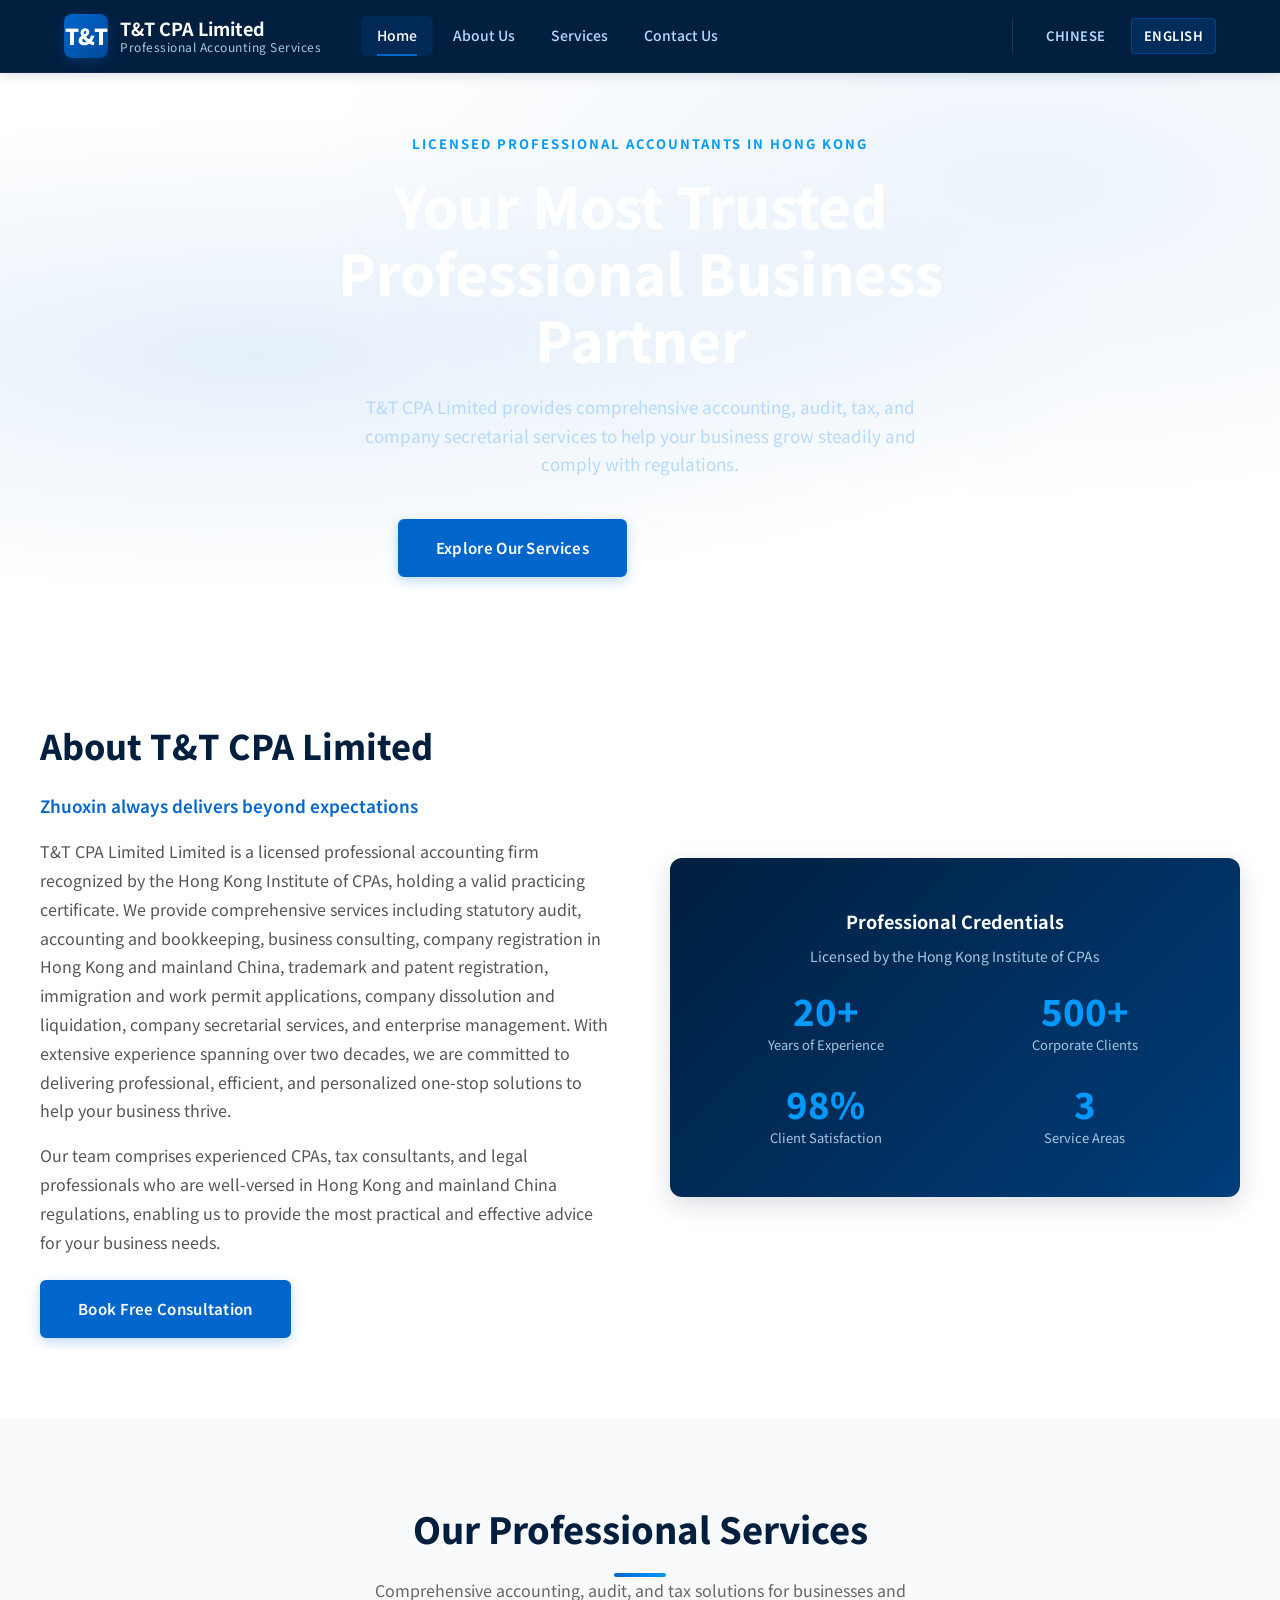
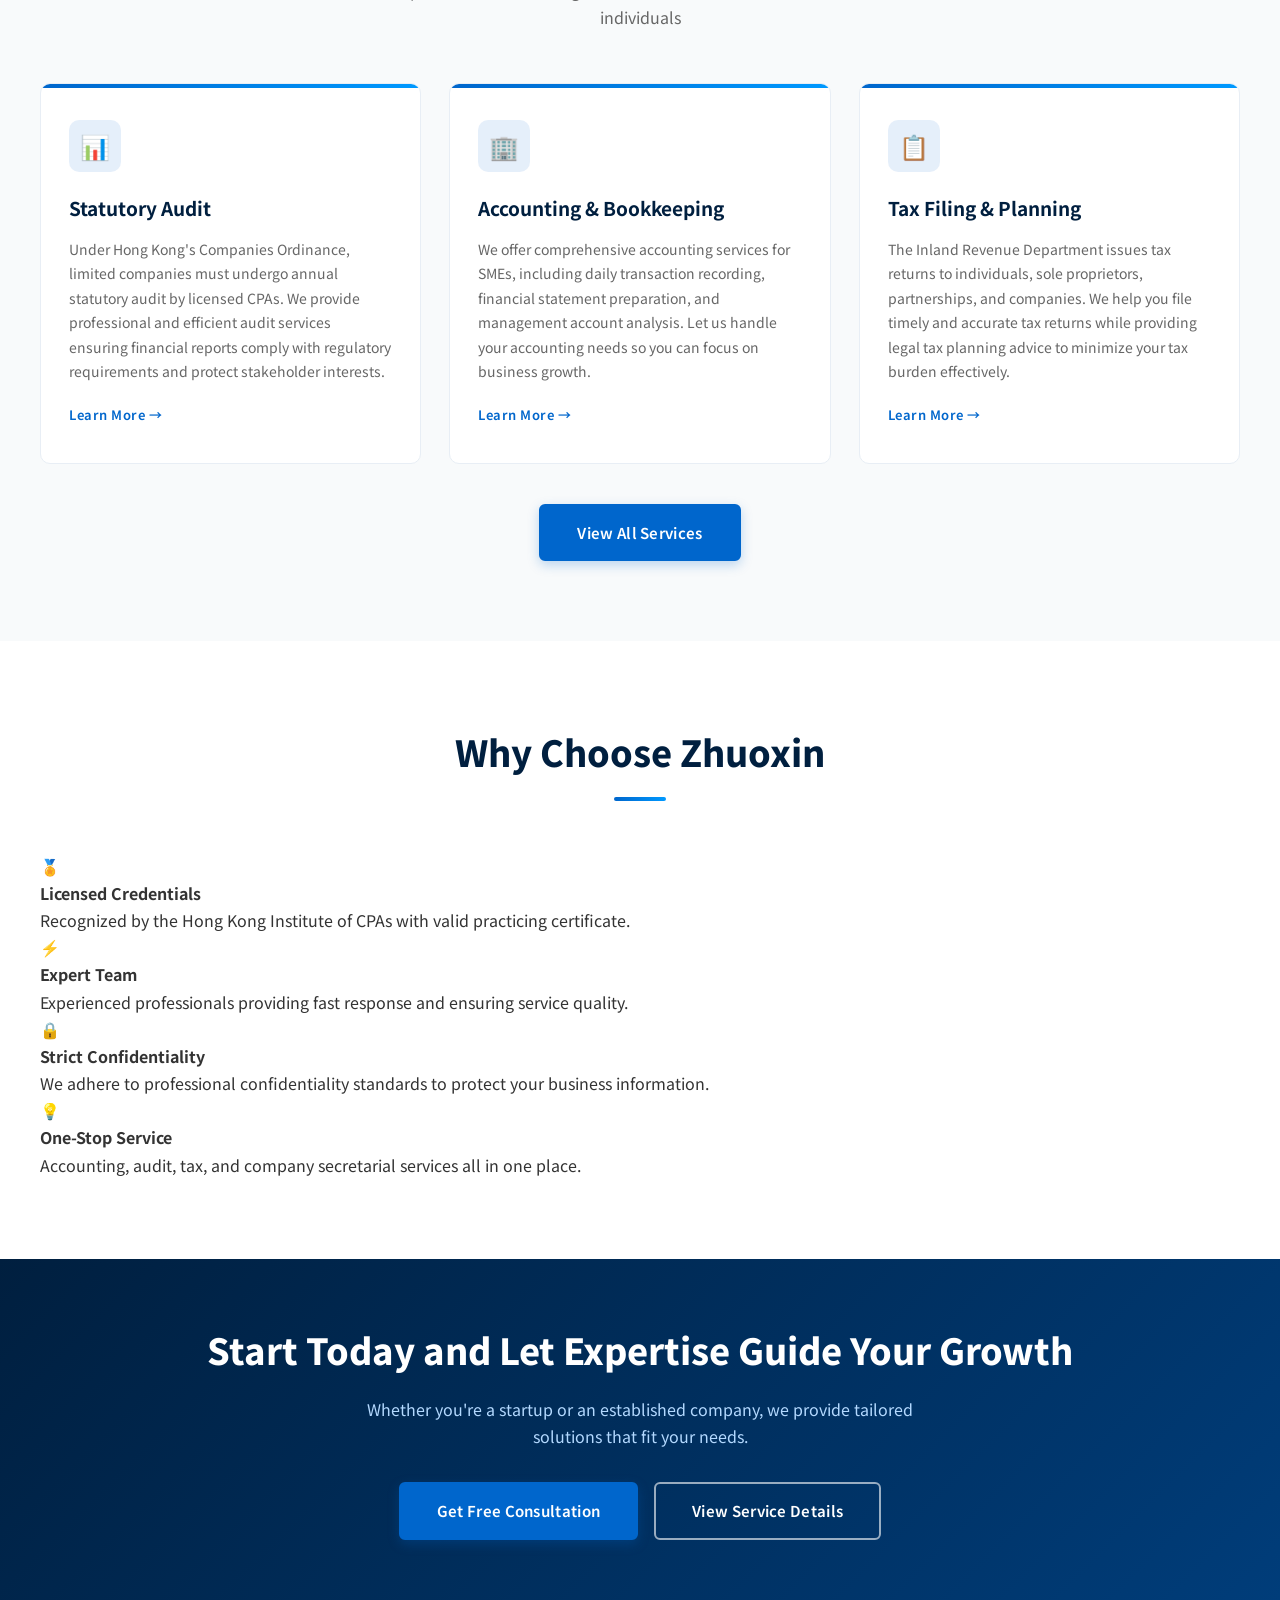
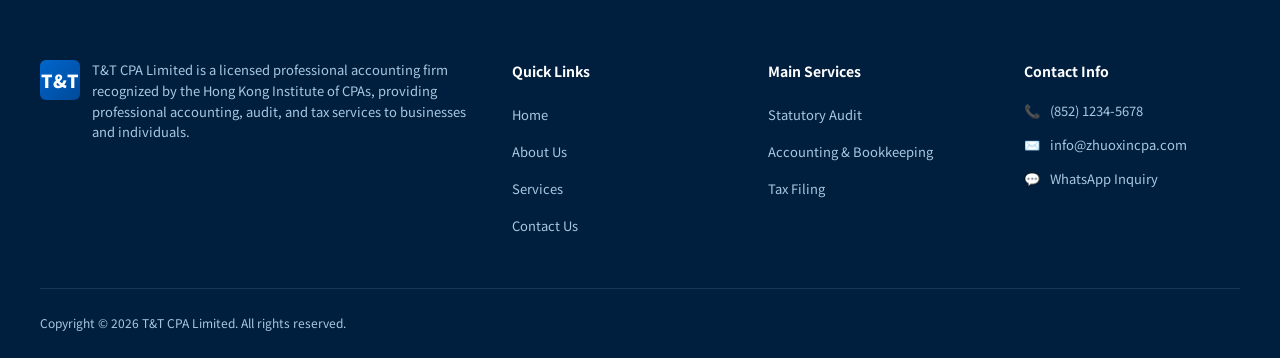
==== en/index.html @ 581a7996 "Update index.html" ====
<!DOCTYPE html>
<html lang="en">
<head>
  <meta charset="UTF-8" />
  <meta name="viewport" content="width=device-width, initial-scale=1.0" />
  <title>T&T CPA Limited - Professional Accounting, Audit & Tax Services</title>
  <meta name="description" content="T&T CPA Limited offers professional audit, accounting, and tax services for businesses and individuals in Hong Kong." />
  <link rel="preconnect" href="https://fonts.googleapis.com" />
  <link rel="preconnect" href="https://fonts.gstatic.com" crossorigin />
  <link href="https://fonts.googleapis.com/css2?family=Noto+Sans+SC:wght@400;500;600;700;800&display=swap" rel="stylesheet" />
  <link rel="stylesheet" href="../assets/css/style.css" />
</head>
<body>

  <!-- ===== NAVBAR ===== -->
  <nav class="navbar">
    <div class="navbar-inner">
      <a href="index.html" class="navbar-brand">
        <div class="brand-icon">T&T</div>
        <div class="brand-name">
          T&T CPA Limited
          <span>Professional Accounting Services</span>
        </div>
      </a>
      <ul class="navbar-nav">
        <li><a href="index.html">Home</a></li>
        <li><a href="about.html">About Us</a></li>
        <li><a href="services.html">Services</a></li>
        <li><a href="contact.html">Contact Us</a></li>
      </ul>
      <ul class="lang-switcher">
        <li><a href="../tc/index.html" data-lang="zh">Chinese</a></li>
        <li><a href="../en/index.html" data-lang="en" class="active">English</a></li>
      </ul>
      <div class="navbar-hamburger" aria-label="Menu" role="button" tabindex="0">
        <span></span><span></span><span></span>
      </div>
    </div>
  </nav>

  <!-- ===== HERO ===== -->
  <section class="hero" id="hero-section" style="background-image: url('../assets/images/hero-banner.jpg');">
    <div class="hero-content">
      <p class="subtitle">Licensed Professional Accountants in Hong Kong</p>
      <h1>Your Most Trusted<br />Professional Business Partner</h1>
      <p>T&T CPA Limited provides comprehensive accounting, audit, tax, and company secretarial services to help your business grow steadily and comply with regulations.</p>
      <a href="services.html" class="btn btn-primary">Explore Our Services</a>
      <a href="contact.html" class="btn btn-outline">Get Free Consultation</a>
    </div>
  </section>

  <!-- ===== ABOUT / COMPANY INTRO ===== -->
  <section class="section">
    <div class="container">
      <div class="about-grid">
        <div class="about-text">
          <h2>About T&T CPA Limited</h2>
          <p class="lead">Zhuoxin always delivers beyond expectations</p>
          <p>T&T CPA Limited Limited is a licensed professional accounting firm recognized by the Hong Kong Institute of CPAs, holding a valid practicing certificate. We provide comprehensive services including statutory audit, accounting and bookkeeping, business consulting, company registration in Hong Kong and mainland China, trademark and patent registration, immigration and work permit applications, company dissolution and liquidation, company secretarial services, and enterprise management. With extensive experience spanning over two decades, we are committed to delivering professional, efficient, and personalized one-stop solutions to help your business thrive.</p>
          <p>Our team comprises experienced CPAs, tax consultants, and legal professionals who are well-versed in Hong Kong and mainland China regulations, enabling us to provide the most practical and effective advice for your business needs.</p>
          <a href="contact.html" class="btn btn-primary" style="margin-top:8px;">Book Free Consultation</a>
        </div>
        <div class="about-visual">
          <h3>Professional Credentials</h3>
          <p>Licensed by the Hong Kong Institute of CPAs</p>
          <div class="stat-grid">
            <div class="stat-item">
              <div class="stat-num">20+</div>
              <div class="stat-label">Years of Experience</div>
            </div>
            <div class="stat-item">
              <div class="stat-num">500+</div>
              <div class="stat-label">Corporate Clients</div>
            </div>
            <div class="stat-item">
              <div class="stat-num">98%</div>
              <div class="stat-label">Client Satisfaction</div>
            </div>
            <div class="stat-item">
              <div class="stat-num">3</div>
              <div class="stat-label">Service Areas</div>
            </div>
          </div>
        </div>
      </div>
    </div>
  </section>

  <!-- ===== SERVICES PREVIEW ===== -->
  <section class="section section-alt">
    <div class="container">
      <div class="section-header">
        <h2>Our Professional Services</h2>
        <div class="section-divider"></div>
        <p>Comprehensive accounting, audit, and tax solutions for businesses and individuals</p>
      </div>
      <div class="services-grid">
        <div class="service-card">
          <div class="card-icon">📊</div>
          <h3>Statutory Audit</h3>
          <p>Under Hong Kong's Companies Ordinance, limited companies must undergo annual statutory audit by licensed CPAs. We provide professional and efficient audit services ensuring financial reports comply with regulatory requirements and protect stakeholder interests.</p>
          <a href="services.html" class="card-link">Learn More →</a>
        </div>
        <div class="service-card">
          <div class="card-icon">🏢</div>
          <h3>Accounting & Bookkeeping</h3>
          <p>We offer comprehensive accounting services for SMEs, including daily transaction recording, financial statement preparation, and management account analysis. Let us handle your accounting needs so you can focus on business growth.</p>
          <a href="services.html" class="card-link">Learn More →</a>
        </div>
        <div class="service-card">
          <div class="card-icon">📋</div>
          <h3>Tax Filing & Planning</h3>
          <p>The Inland Revenue Department issues tax returns to individuals, sole proprietors, partnerships, and companies. We help you file timely and accurate tax returns while providing legal tax planning advice to minimize your tax burden effectively.</p>
          <a href="services.html" class="card-link">Learn More →</a>
        </div>
      </div>
      <div style="text-align:center; margin-top:40px;">
        <a href="services.html" class="btn btn-primary">View All Services</a>
      </div>
    </div>
  </section>

  <!-- ===== WHY CHOOSE US ===== -->
  <section class="section">
    <div class="container">
      <div class="section-header">
        <h2>Why Choose Zhuoxin</h2>
        <div class="section-divider"></div>
      </div>
      <div class="features-grid">
        <div class="feature-item">
          <div class="feat-icon">🏅</div>
          <h4>Licensed Credentials</h4>
          <p>Recognized by the Hong Kong Institute of CPAs with valid practicing certificate.</p>
        </div>
        <div class="feature-item">
          <div class="feat-icon">⚡</div>
          <h4>Expert Team</h4>
          <p>Experienced professionals providing fast response and ensuring service quality.</p>
        </div>
        <div class="feature-item">
          <div class="feat-icon">🔒</div>
          <h4>Strict Confidentiality</h4>
          <p>We adhere to professional confidentiality standards to protect your business information.</p>
        </div>
        <div class="feature-item">
          <div class="feat-icon">💡</div>
          <h4>One-Stop Service</h4>
          <p>Accounting, audit, tax, and company secretarial services all in one place.</p>
        </div>
      </div>
    </div>
  </section>

  <!-- ===== CTA ===== -->
  <section class="cta-banner">
    <div class="container">
      <h2>Start Today and Let Expertise Guide Your Growth</h2>
      <p>Whether you're a startup or an established company, we provide tailored solutions that fit your needs.</p>
      <a href="contact.html" class="btn btn-primary">Get Free Consultation</a>
      <a href="services.html" class="btn btn-outline">View Service Details</a>
    </div>
  </section>

  <!-- ===== FOOTER ===== -->
  <footer class="footer">
    <div class="footer-grid">
      <div class="footer-brand">
        <div class="brand-icon">T&T</div>
        <p>T&T CPA Limited is a licensed professional accounting firm recognized by the Hong Kong Institute of CPAs, providing professional accounting, audit, and tax services to businesses and individuals.</p>
      </div>
      <div class="footer-col">
        <h4>Quick Links</h4>
        <ul>
          <li><a href="index.html">Home</a></li>
          <li><a href="about.html">About Us</a></li>
          <li><a href="services.html">Services</a></li>
          <li><a href="contact.html">Contact Us</a></li>
        </ul>
      </div>
      <div class="footer-col">
        <h4>Main Services</h4>
        <ul>
          <li><a href="services.html">Statutory Audit</a></li>
          <li><a href="services.html">Accounting & Bookkeeping</a></li>
          <li><a href="services.html">Tax Filing</a></li>
        </ul>
      </div>
      <div class="footer-col">
        <h4>Contact Info</h4>
        <div class="footer-contact-item">
          <span class="icon">📞</span>
          <a href="tel:+85212345678">(852) 1234-5678</a>
        </div>
        <div class="footer-contact-item">
          <span class="icon">✉️</span>
          <a href="mailto:info@zhuoxincpa.com">info@zhuoxincpa.com</a>
        </div>
        <div class="footer-contact-item">
          <span class="icon">💬</span>
          <a href="https://wa.me/85212345678" target="_blank" rel="noopener">WhatsApp Inquiry</a>
        </div>
      </div>
    </div>
    <div class="footer-bottom">
      <span>Copyright © 2026 T&T CPA Limited. All rights reserved.</span>
    </div>
  </footer>

  <script src="../assets/js/main.js"></script>
</body>
</html>
---- assets/css/style.css ----
/* ============================================================
   Global Reset & Base
   ============================================================ */
*, *::before, *::after {
  box-sizing: border-box;
  margin: 0;
  padding: 0;
}

html {
  scroll-behavior: smooth;
}

body {
  font-family: -apple-system, BlinkMacSystemFont, "Segoe UI", "Noto Sans SC", "Microsoft YaHei", "PingFang SC", Arial, sans-serif;
  font-size: 16px;
  color: #333;
  background: #fff;
  line-height: 1.7;
}

a {
  color: inherit;
  text-decoration: none;
}

img {
  max-width: 100%;
  display: block;
}

/* ============================================================
   Navigation
   ============================================================ */
.navbar {
  position: sticky;
  top: 0;
  z-index: 100;
  background: #001f3f;
  box-shadow: 0 2px 12px rgba(0,31,63,0.15);
  border-bottom: 1px solid rgba(255,255,255,0.05);
}

.navbar-inner {
  max-width: 1200px;
  margin: 0 auto;
  padding: 0 24px;
  display: flex;
  align-items: center;
  height: 72px;
  gap: 40px;
}

.navbar-brand {
  display: flex;
  align-items: center;
  gap: 12px;
  flex-shrink: 0;
}

.navbar-brand .brand-icon {
  width: 44px;
  height: 44px;
  background: linear-gradient(135deg, #0066cc 0%, #004999 100%);
  border-radius: 8px;
  display: flex;
  align-items: center;
  justify-content: center;
  font-size: 22px;
  font-weight: 900;
  color: #fff;
  letter-spacing: -1px;
  box-shadow: 0 4px 12px rgba(0,102,204,0.25);
}

.navbar-brand .brand-name {
  color: #fff;
  font-size: 18px;
  font-weight: 700;
  line-height: 1.2;
}

.navbar-brand .brand-name span {
  display: block;
  font-size: 12px;
  font-weight: 400;
  color: #a8c8e1;
  letter-spacing: 0.5px;
}

.navbar-logo-img {
  max-width: 100%;
  height: auto;
  max-height: 50px;
}

.navbar-logo-img.show {
  display: block !important;
}

.navbar-logo-img.show + .brand-icon {
  display: none;
}

.navbar-nav {
  display: flex;
  list-style: none;
  gap: 4px;
  flex: 1;
}

.navbar-nav a {
  display: block;
  padding: 8px 16px;
  color: #b3d9ff;
  font-size: 14px;
  font-weight: 500;
  border-radius: 6px;
  transition: all 0.3s ease;
  white-space: nowrap;
  position: relative;
}

.navbar-nav a::after {
  content: "";
  position: absolute;
  bottom: 0;
  left: 16px;
  right: 16px;
  height: 2px;
  background: #0066cc;
  transform: scaleX(0);
  transform-origin: left;
  transition: transform 0.3s ease;
}

.navbar-nav a:hover,
.navbar-nav a.active {
  background: rgba(0,102,204,0.15);
  color: #fff;
}

.navbar-nav a:hover::after,
.navbar-nav a.active::after {
  transform: scaleX(1);
}

.navbar-hamburger {
  display: none;
  flex-direction: column;
  gap: 5px;
  cursor: pointer;
  padding: 8px;
  margin-left: auto;
}

.navbar-hamburger span {
  display: block;
  width: 24px;
  height: 2px;
  background: #fff;
  border-radius: 2px;
  transition: all 0.3s;
}

.lang-switcher {
  display: flex;
  list-style: none;
  gap: 12px;
  margin-left: auto;
  padding-left: 20px;
  border-left: 1px solid rgba(255,255,255,0.1);
}

.lang-switcher a {
  display: block;
  padding: 6px 12px;
  color: #b3d9ff;
  font-size: 13px;
  font-weight: 600;
  border-radius: 4px;
  transition: all 0.3s ease;
  cursor: pointer;
  text-transform: uppercase;
  letter-spacing: 0.5px;
  border: 1px solid transparent;
}

.lang-switcher a:hover,
.lang-switcher a.active {
  background: rgba(0,102,204,0.2);
  color: #fff;
  border-color: rgba(0,102,204,0.4);
}

/* ============================================================
   Hero Banner
   ============================================================ */
.hero {
  position: relative;
  min-height: 520px;
  display: flex;
  align-items: center;
  justify-content: center;
  text-align: center;
  overflow: hidden;
  background: linear-gradient(135deg, #001f3f 0%, #003d7a 50%, #002855 100%);
}

.hero::before {
  content: "";
  position: absolute;
  inset: 0;
  background:
    radial-gradient(ellipse at 20% 50%, rgba(0,102,204,0.1) 0%, transparent 60%),
    radial-gradient(ellipse at 80% 20%, rgba(0,102,204,0.08) 0%, transparent 50%);
  z-index: 0;
}

.hero-content {
  position: relative;
  z-index: 1;
  padding: 60px 24px;
  max-width: 800px;
}

.hero-content .subtitle {
  font-size: 13px;
  letter-spacing: 2px;
  text-transform: uppercase;
  color: #0099ff;
  font-weight: 700;
  margin-bottom: 16px;
}

.hero-content h1 {
  font-size: clamp(32px, 5.5vw, 56px);
  font-weight: 800;
  color: #fff;
  line-height: 1.2;
  margin-bottom: 20px;
}

.hero-content p {
  font-size: 17px;
  color: #b3d9ff;
  max-width: 600px;
  margin: 0 auto 40px;
}

.btn {
  display: inline-block;
  padding: 14px 36px;
  border-radius: 6px;
  font-size: 15px;
  font-weight: 600;
  cursor: pointer;
  transition: all 0.3s ease;
  border: 2px solid transparent;
  text-transform: none;
  letter-spacing: 0.3px;
}

.btn-primary {
  background: #0066cc;
  color: #fff;
  border-color: #0066cc;
  box-shadow: 0 4px 12px rgba(0,102,204,0.25);
}

.btn-primary:hover {
  background: #0052a3;
  border-color: #0052a3;
  transform: translateY(-2px);
  box-shadow: 0 8px 24px rgba(0,102,204,0.35);
}

.btn-primary:active {
  transform: translateY(0);
  box-shadow: 0 2px 8px rgba(0,102,204,0.2);
}

.btn-outline {
  background: transparent;
  color: #fff;
  border-color: rgba(255,255,255,0.6);
  margin-left: 12px;
}

.btn-outline:hover {
  background: rgba(255,255,255,0.1);
  border-color: #fff;
  transform: translateY(-2px);
}

.btn-outline:active {
  transform: translateY(0);
}

/* ============================================================
   Section Shared
   ============================================================ */
.section {
  padding: 80px 24px;
}

.section-alt {
  background: #f8fafb;
}

.container {
  max-width: 1200px;
  margin: 0 auto;
}

.section-header {
  text-align: center;
  margin-bottom: 52px;
}

.section-header h2 {
  font-size: clamp(24px, 3.5vw, 36px);
  font-weight: 800;
  color: #001f3f;
  margin-bottom: 12px;
}

.section-header p {
  font-size: 16px;
  color: #666;
  max-width: 560px;
  margin: 0 auto;
}

.section-divider {
  width: 52px;
  height: 4px;
  background: linear-gradient(90deg, #0066cc 0%, #0099ff 100%);
  border-radius: 2px;
  margin: 14px auto 0;
}

/* ============================================================
   About / Company Intro (index)
   ============================================================ */
.about-grid {
  display: grid;
  grid-template-columns: 1fr 1fr;
  gap: 60px;
  align-items: center;
}

.about-text h2 {
  font-size: clamp(24px, 3vw, 34px);
  font-weight: 800;
  color: #001f3f;
  margin-bottom: 16px;
}

.about-text .lead {
  font-size: 17px;
  color: #0066cc;
  font-weight: 600;
  margin-bottom: 16px;
}

.about-text p {
  color: #555;
  margin-bottom: 16px;
  line-height: 1.8;
}

.about-visual {
  background: linear-gradient(135deg, #001f3f, #003d7a);
  border-radius: 12px;
  padding: 48px 40px;
  color: #fff;
  text-align: center;
  box-shadow: 0 8px 24px rgba(0,31,63,0.15);
}

.about-visual .stat-grid {
  display: grid;
  grid-template-columns: 1fr 1fr;
  gap: 28px;
  margin-top: 24px;
}

.stat-item .stat-num {
  font-size: 36px;
  font-weight: 800;
  color: #0099ff;
  line-height: 1;
}

.stat-item .stat-label {
  font-size: 13px;
  color: #a8c8e1;
  margin-top: 6px;
}

.about-visual h3 {
  font-size: 18px;
  font-weight: 700;
  color: #fff;
  margin-bottom: 8px;
}

.about-visual p {
  font-size: 14px;
  color: #a8c8e1;
}

/* ============================================================
   Service Cards (index preview)
   ============================================================ */
.services-grid {
  display: grid;
  grid-template-columns: repeat(3, 1fr);
  gap: 28px;
}

.service-card {
  background: #fff;
  border-radius: 10px;
  border: 1px solid #e8eef5;
  padding: 36px 28px;
  color: #333;
  transition: all 0.3s ease;
  position: relative;
  overflow: hidden;
}

.service-card::before {
  content: "";
  position: absolute;
  top: 0;
  left: 0;
  right: 0;
  height: 4px;
  background: linear-gradient(90deg, #0066cc 0%, #0099ff 100%);
}

.service-card:hover {
  transform: translateY(-8px);
  box-shadow: 0 16px 40px rgba(0,31,63,0.12);
  border-color: #d0dfe8;
}

.service-card .card-icon {
  width: 52px;
  height: 52px;
  background: rgba(0,102,204,0.1);
  border-radius: 10px;
  display: flex;
  align-items: center;
  justify-content: center;
  font-size: 24px;
  margin-bottom: 20px;
}

.service-card h3 {
  font-size: 19px;
  font-weight: 700;
  margin-bottom: 12px;
  color: #001f3f;
}

.service-card p {
  font-size: 14px;
  color: #666;
  line-height: 1.75;
}

.service-card-image {
  width: 100%;
  height: 200px;
  object-fit: cover;
  border-radius: 10px 10px 0 0;
  margin: -36px -28px 20px -28px;
}

.service-card-image.show {
  display: block !important;
}

.service-card .card-link {
  display: inline-block;
  margin-top: 20px;
  font-size: 13px;
  font-weight: 600;
  color: #0066cc;
  letter-spacing: 0.5px;
  transition: all 0.3s ease;
  position: relative;
}

.service-card .card-link::after {
  content: "";
  position: absolute;
  bottom: -2px;
  left: 0;
  right: 0;
  height: 2px;
  background: #0066cc;
  transform: scaleX(0);
  transform-origin: left;
  transition: transform 0.3s ease;
}

.service-card .card-link:hover {
  color: #0052a3;
}

.service-card .card-link:hover::after {
  transform: scaleX(1);
}

/* ============================================================
   Services Page — Full Cards
   ============================================================ */
.services-full-grid {
  display: grid;
  grid-template-columns: repeat(3, 1fr);
  gap: 32px;
}

.service-full-card {
  background: #fff;
  border-radius: 10px;
  border: 1px solid #e8eef5;
  padding: 40px 32px;
  transition: all 0.3s ease;
  position: relative;
  overflow: hidden;
}

.service-full-card::after {
  content: "";
  position: absolute;
  bottom: 0;
  left: 0;
  right: 0;
  height: 4px;
  background: linear-gradient(90deg, #0066cc 0%, #0099ff 100%);
  transform: scaleX(0);
  transform-origin: left;
  transition: transform 0.3s ease;
}

.service-full-card:hover {
  box-shadow: 0 16px 40px rgba(0,31,63,0.12);
  transform: translateY(-6px);
  border-color: #d0dfe8;
}

.service-full-card:hover::after {
  transform: scaleX(1);
}

.service-full-card .card-icon {
  width: 56px;
  height: 56px;
  background: rgba(0,102,204,0.1);
  border-radius: 10px;
  display: flex;
  align-items: center;
  justify-content: center;
  font-size: 28px;
  margin-bottom: 24px;
}

.service-full-card h3 {
  font-size: 20px;
  font-weight: 700;
  color: #001f3f;
  margin-bottom: 14px;
}

.service-full-card p {
  font-size: 15px;
  color: #556;
  line-height: 1.8;
}

.service-full-image {
  width: 100%;
  height: 250px;
  object-fit: cover;
  border-radius: 10px 10px 0 0;
  margin: -40px -32px 24px -32px;
}

.service-full-image.show {
  display: block !important;
}

.google-map-container {
  margin-top: 32px;
  border-radius: 12px;
  overflow: hidden;
  box-shadow: 0 4px 12px rgba(0,31,63,0.1);
}

/* ============================================================
   Why Choose Us (index)
   ============================================================ */
.why-choose-us {
  display: grid;
  grid-template-columns: repeat(4, 1fr);
  gap: 24px;
  margin-top: 48px;
}

.why-item {
  text-align: center;
}

.why-item .icon {
  font-size: 36px;
  margin-bottom: 16px;
}

.why-item h4 {
  font-size: 16px;
  font-weight: 700;
  color: #001f3f;
  margin-bottom: 8px;
}

.why-item p {
  font-size: 14px;
  color: #666;
  line-height: 1.6;
}

/* ============================================================
   Page Hero (Services, Contact)
   ============================================================ */
.page-hero {
  background: linear-gradient(135deg, #001f3f 0%, #003d7a 100%);
  color: #fff;
  padding: 60px 24px;
  text-align: center;
}

.page-hero .breadcrumb {
  font-size: 13px;
  color: #a8c8e1;
  margin-bottom: 24px;
}

.page-hero .breadcrumb a {
  color: #0099ff;
  transition: color 0.3s ease;
}

.page-hero .breadcrumb a:hover {
  color: #fff;
}

.page-hero h1 {
  font-size: clamp(28px, 4vw, 44px);
  font-weight: 800;
  margin-bottom: 16px;
}

.page-hero p {
  font-size: 17px;
  color: #b3d9ff;
  max-width: 600px;
  margin: 0 auto;
}

/* ============================================================
   Contact Page
   ============================================================ */
.contact-grid {
  display: grid;
  grid-template-columns: 1fr 1fr;
  gap: 60px;
  align-items: start;
}

.contact-info {
  background: linear-gradient(135deg, #001f3f, #003d7a);
  border-radius: 12px;
  padding: 48px 40px;
  color: #fff;
}

.contact-info h2 {
  font-size: 28px;
  font-weight: 800;
  margin-bottom: 16px;
}

.contact-info .lead {
  font-size: 15px;
  color: #b3d9ff;
  margin-bottom: 32px;
  line-height: 1.8;
}

.contact-item {
  display: flex;
  gap: 16px;
  margin-bottom: 28px;
}

.contact-item .ci-icon {
  font-size: 24px;
  flex-shrink: 0;
}

.contact-item .ci-text {
  flex: 1;
}

.contact-item .ci-text strong {
  display: block;
  font-size: 14px;
  font-weight: 700;
  color: #fff;
  margin-bottom: 4px;
}

.contact-item .ci-text a,
.contact-item .ci-text span {
  font-size: 15px;
  color: #a8c8e1;
  transition: color 0.3s ease;
}

.contact-item .ci-text a:hover {
  color: #fff;
}

.contact-form-box {
  background: #fff;
  border-radius: 10px;
  padding: 40px 32px;
  border: 1px solid #e8eef5;
}

.contact-form-box h3 {
  font-size: 22px;
  font-weight: 800;
  color: #001f3f;
  margin-bottom: 24px;
}

.form-group {
  margin-bottom: 20px;
}

.form-group label {
  display: block;
  font-size: 14px;
  font-weight: 600;
  color: #001f3f;
  margin-bottom: 8px;
}

.form-group input,
.form-group textarea,
.form-group select {
  width: 100%;
  padding: 12px 14px;
  border: 1px solid #d0dfe8;
  border-radius: 6px;
  font-size: 14px;
  font-family: inherit;
  transition: all 0.3s ease;
}

.form-group input:focus,
.form-group textarea:focus,
.form-group select:focus {
  outline: none;
  border-color: #0066cc;
  box-shadow: 0 0 0 3px rgba(0,102,204,0.1);
}

.form-group textarea {
  resize: vertical;
  min-height: 120px;
}

/* ============================================================
   CTA Banner
   ============================================================ */
.cta-banner {
  background: linear-gradient(135deg, #001f3f 0%, #003d7a 100%);
  color: #fff;
  padding: 60px 24px;
  text-align: center;
}

.cta-banner h2 {
  font-size: clamp(24px, 3.5vw, 36px);
  font-weight: 800;
  margin-bottom: 16px;
}

.cta-banner p {
  font-size: 16px;
  color: #b3d9ff;
  max-width: 600px;
  margin: 0 auto 32px;
}

/* ============================================================
   Footer
   ============================================================ */
.footer {
  background: #001f3f;
  color: #fff;
  padding: 60px 24px 24px;
}

.footer-grid {
  max-width: 1200px;
  margin: 0 auto 40px;
  display: grid;
  grid-template-columns: 2fr 1fr 1fr 1fr;
  gap: 40px;
}

.footer-brand {
  display: flex;
  gap: 12px;
  align-items: flex-start;
}

.footer-brand .brand-icon {
  width: 40px;
  height: 40px;
  background: linear-gradient(135deg, #0066cc 0%, #004999 100%);
  border-radius: 6px;
  display: flex;
  align-items: center;
  justify-content: center;
  font-size: 18px;
  font-weight: 900;
  color: #fff;
  flex-shrink: 0;
}

.footer-brand p {
  font-size: 13px;
  color: #a8c8e1;
  line-height: 1.6;
}

.footer-col h4 {
  font-size: 14px;
  font-weight: 700;
  color: #fff;
  margin-bottom: 16px;
}

.footer-col ul {
  list-style: none;
}

.footer-col ul li {
  margin-bottom: 10px;
}

.footer-col ul li a {
  font-size: 13px;
  color: #a8c8e1;
  transition: color 0.3s ease;
}

.footer-col ul li a:hover {
  color: #0099ff;
}

.footer-contact-item {
  display: flex;
  gap: 10px;
  margin-bottom: 12px;
  font-size: 13px;
}

.footer-contact-item .icon {
  flex-shrink: 0;
}

.footer-contact-item a {
  color: #a8c8e1;
  transition: color 0.3s ease;
}

.footer-contact-item a:hover {
  color: #0099ff;
}

.footer-bottom {
  max-width: 1200px;
  margin: 0 auto;
  padding-top: 24px;
  border-top: 1px solid rgba(255,255,255,0.1);
  display: flex;
  justify-content: space-between;
  font-size: 12px;
  color: #a8c8e1;
}

/* ============================================================
   Responsive Design
   ============================================================ */
@media (max-width: 768px) {
  .navbar-inner {
    height: 64px;
    gap: 20px;
  }

  .navbar-nav {
    display: none;
  }

  .navbar-hamburger {
    display: flex;
  }

  .lang-switcher {
    display: none;
  }

  .about-grid {
    grid-template-columns: 1fr;
    gap: 40px;
  }

  .services-grid,
  .services-full-grid {
    grid-template-columns: 1fr;
  }

  .why-choose-us {
    grid-template-columns: repeat(2, 1fr);
  }

  .contact-grid {
    grid-template-columns: 1fr;
    gap: 40px;
  }

  .footer-grid {
    grid-template-columns: 1fr;
    gap: 32px;
  }

  .footer-bottom {
    flex-direction: column;
    gap: 12px;
  }

  .btn-outline {
    margin-left: 0;
    margin-top: 12px;
    display: block;
  }
}

@media (max-width: 480px) {
  .section {
    padding: 60px 16px;
  }

  .section-header {
    margin-bottom: 40px;
  }

  .why-choose-us {
    grid-template-columns: 1fr;
  }

  .footer-grid {
    grid-template-columns: 1fr;
  }
}
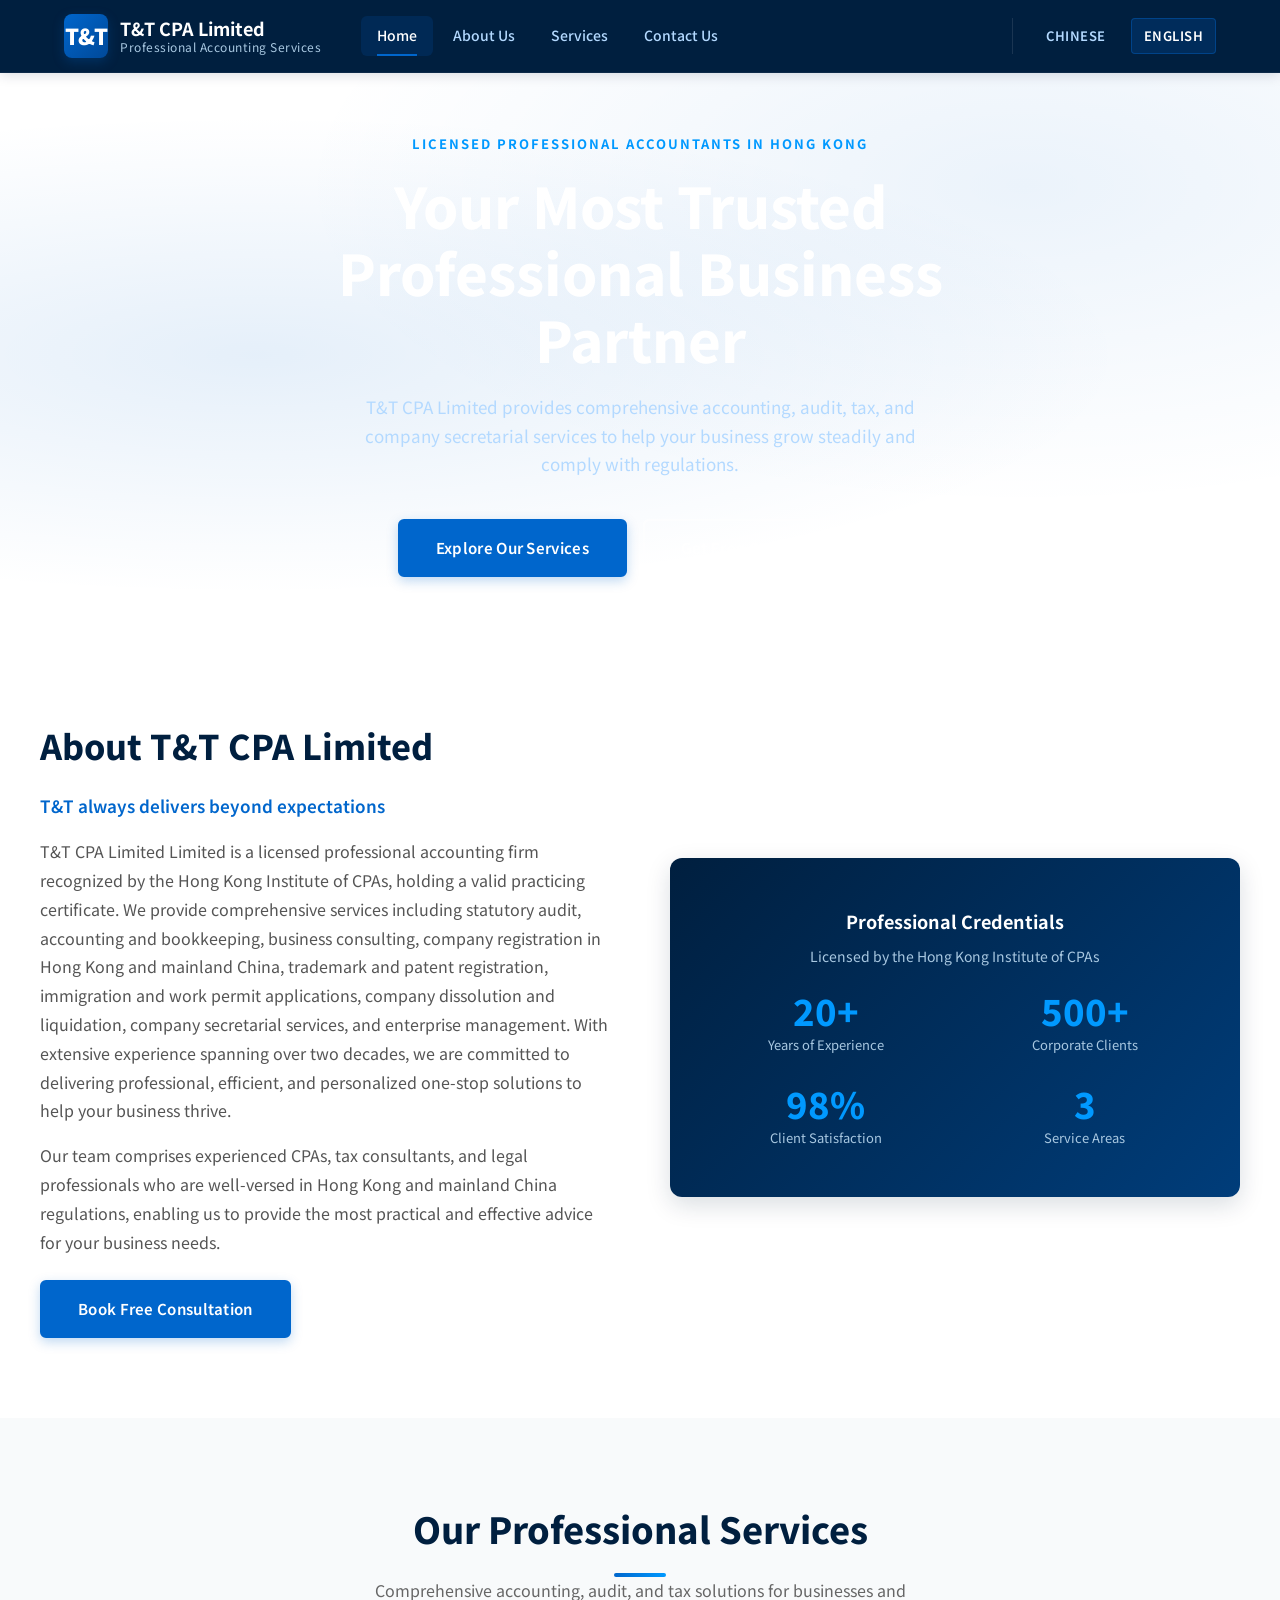
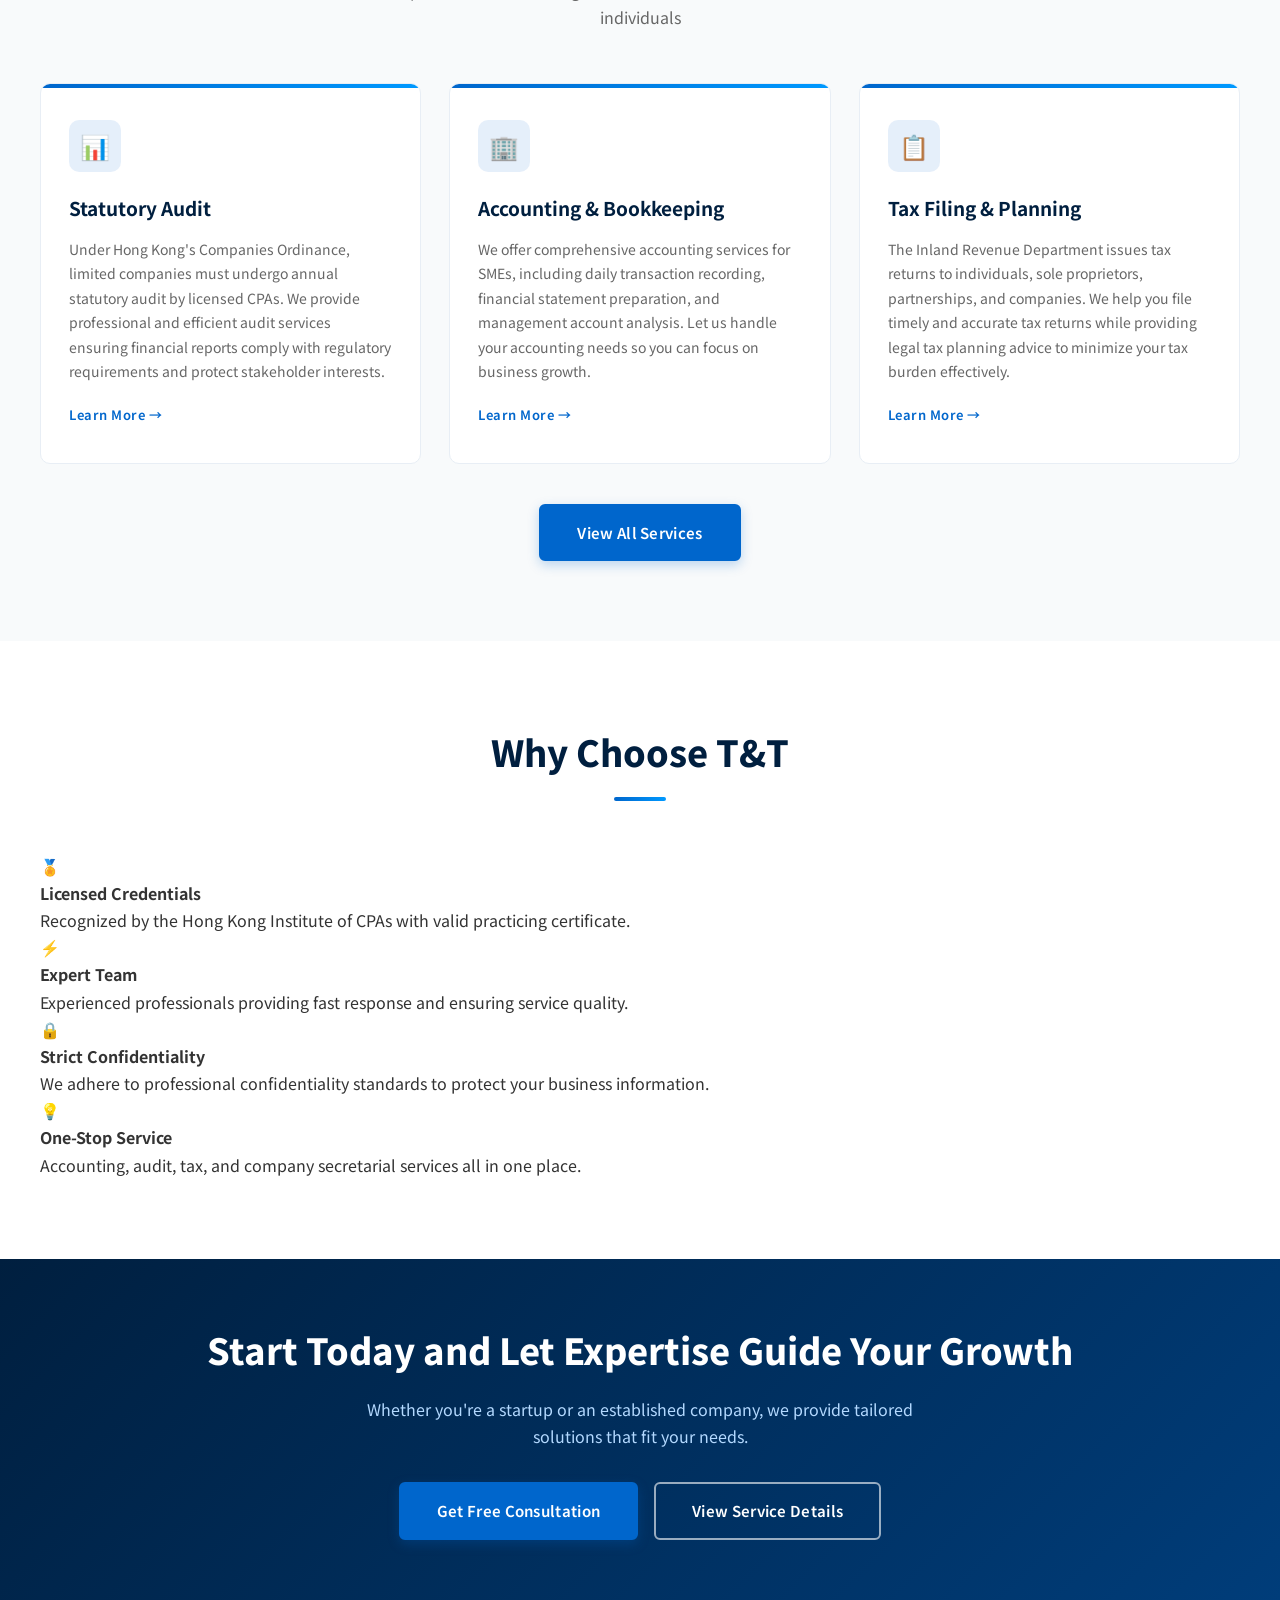
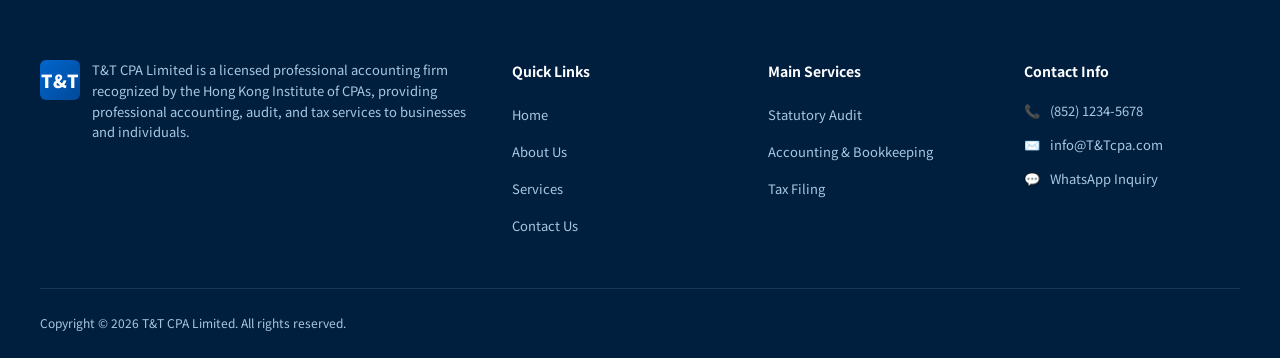
==== commit 658b8ab5: "Update index.html" ====
--- a/en/index.html
+++ b/en/index.html
@@ -55,7 +55,7 @@
       <div class="about-grid">
         <div class="about-text">
           <h2>About T&T CPA Limited</h2>
-          <p class="lead">Zhuoxin always delivers beyond expectations</p>
+          <p class="lead">T&T always delivers beyond expectations</p>
           <p>T&T CPA Limited Limited is a licensed professional accounting firm recognized by the Hong Kong Institute of CPAs, holding a valid practicing certificate. We provide comprehensive services including statutory audit, accounting and bookkeeping, business consulting, company registration in Hong Kong and mainland China, trademark and patent registration, immigration and work permit applications, company dissolution and liquidation, company secretarial services, and enterprise management. With extensive experience spanning over two decades, we are committed to delivering professional, efficient, and personalized one-stop solutions to help your business thrive.</p>
           <p>Our team comprises experienced CPAs, tax consultants, and legal professionals who are well-versed in Hong Kong and mainland China regulations, enabling us to provide the most practical and effective advice for your business needs.</p>
           <a href="contact.html" class="btn btn-primary" style="margin-top:8px;">Book Free Consultation</a>
@@ -124,7 +124,7 @@
   <section class="section">
     <div class="container">
       <div class="section-header">
-        <h2>Why Choose Zhuoxin</h2>
+        <h2>Why Choose T&T</h2>
         <div class="section-divider"></div>
       </div>
       <div class="features-grid">
@@ -194,7 +194,7 @@
         </div>
         <div class="footer-contact-item">
           <span class="icon">✉️</span>
-          <a href="mailto:info@zhuoxincpa.com">info@zhuoxincpa.com</a>
+          <a href="mailto:info@T&Tcpa.com">info@T&Tcpa.com</a>
         </div>
         <div class="footer-contact-item">
           <span class="icon">💬</span>
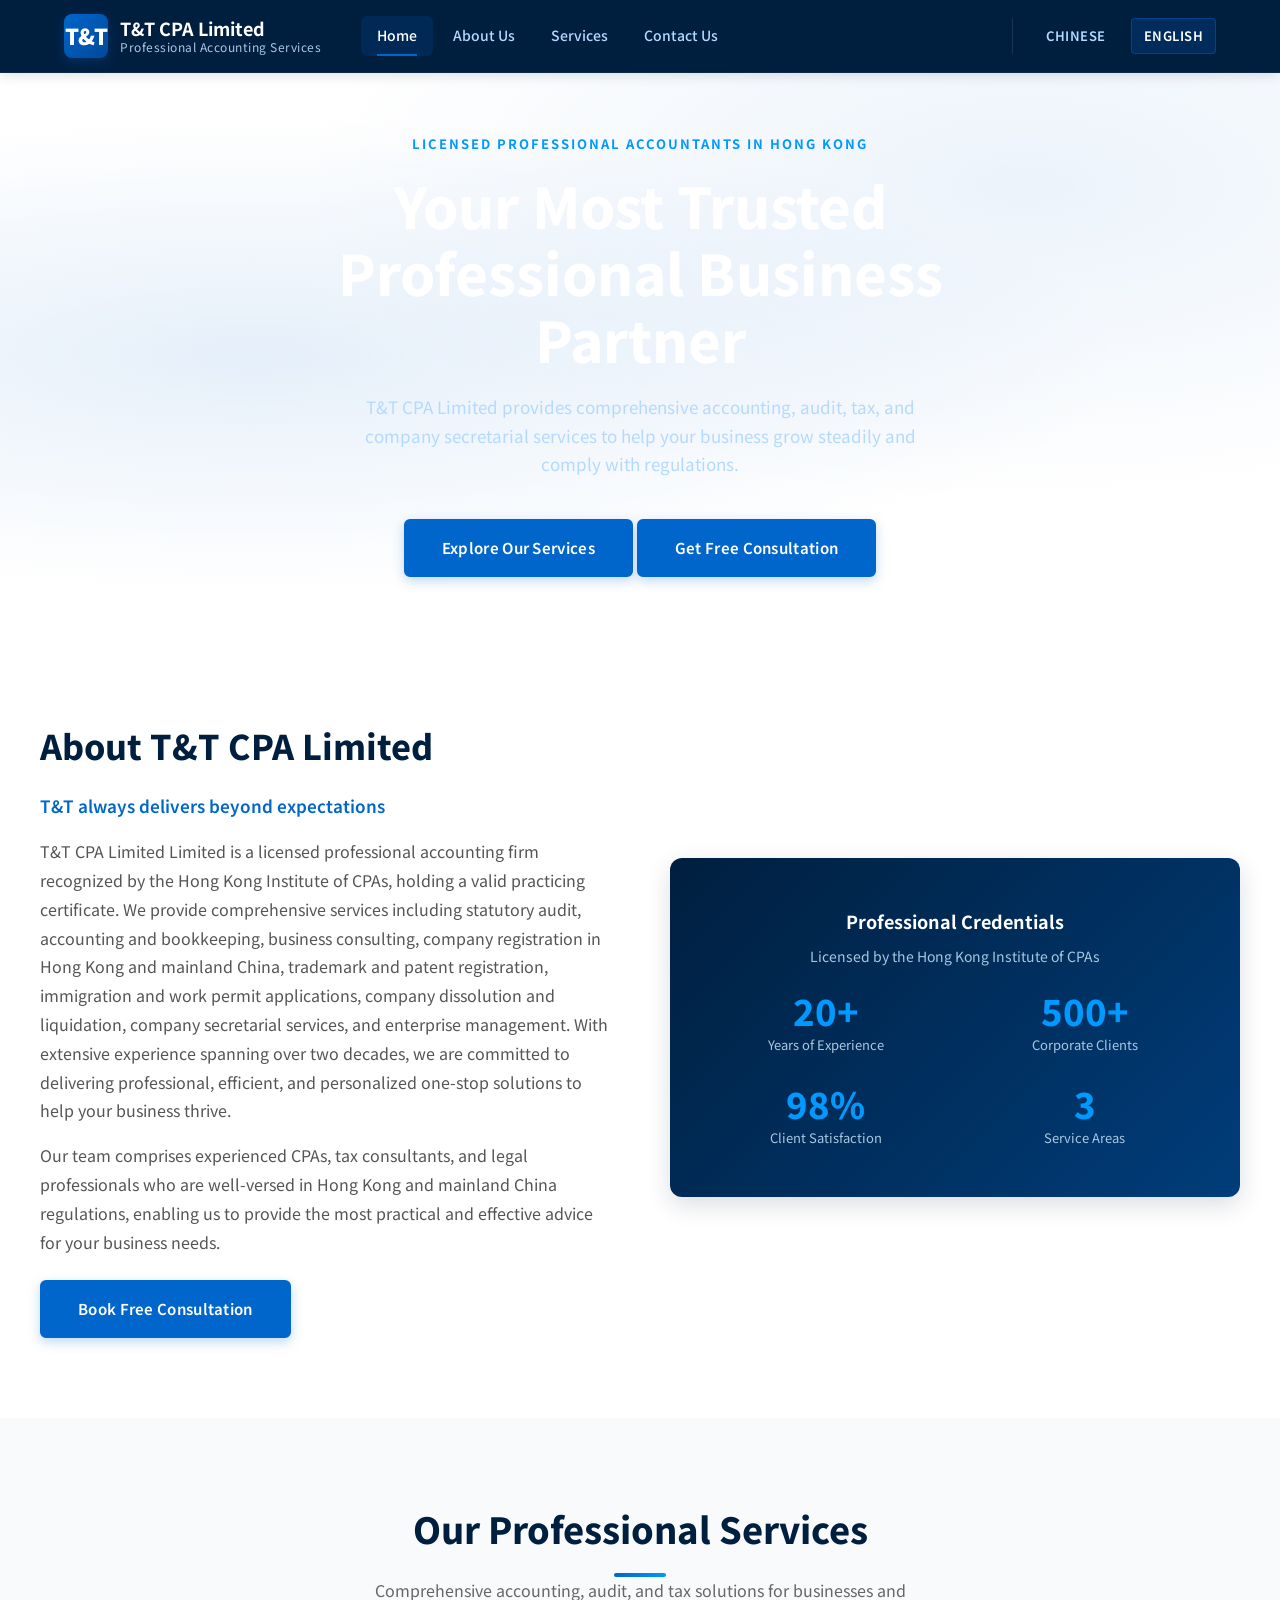
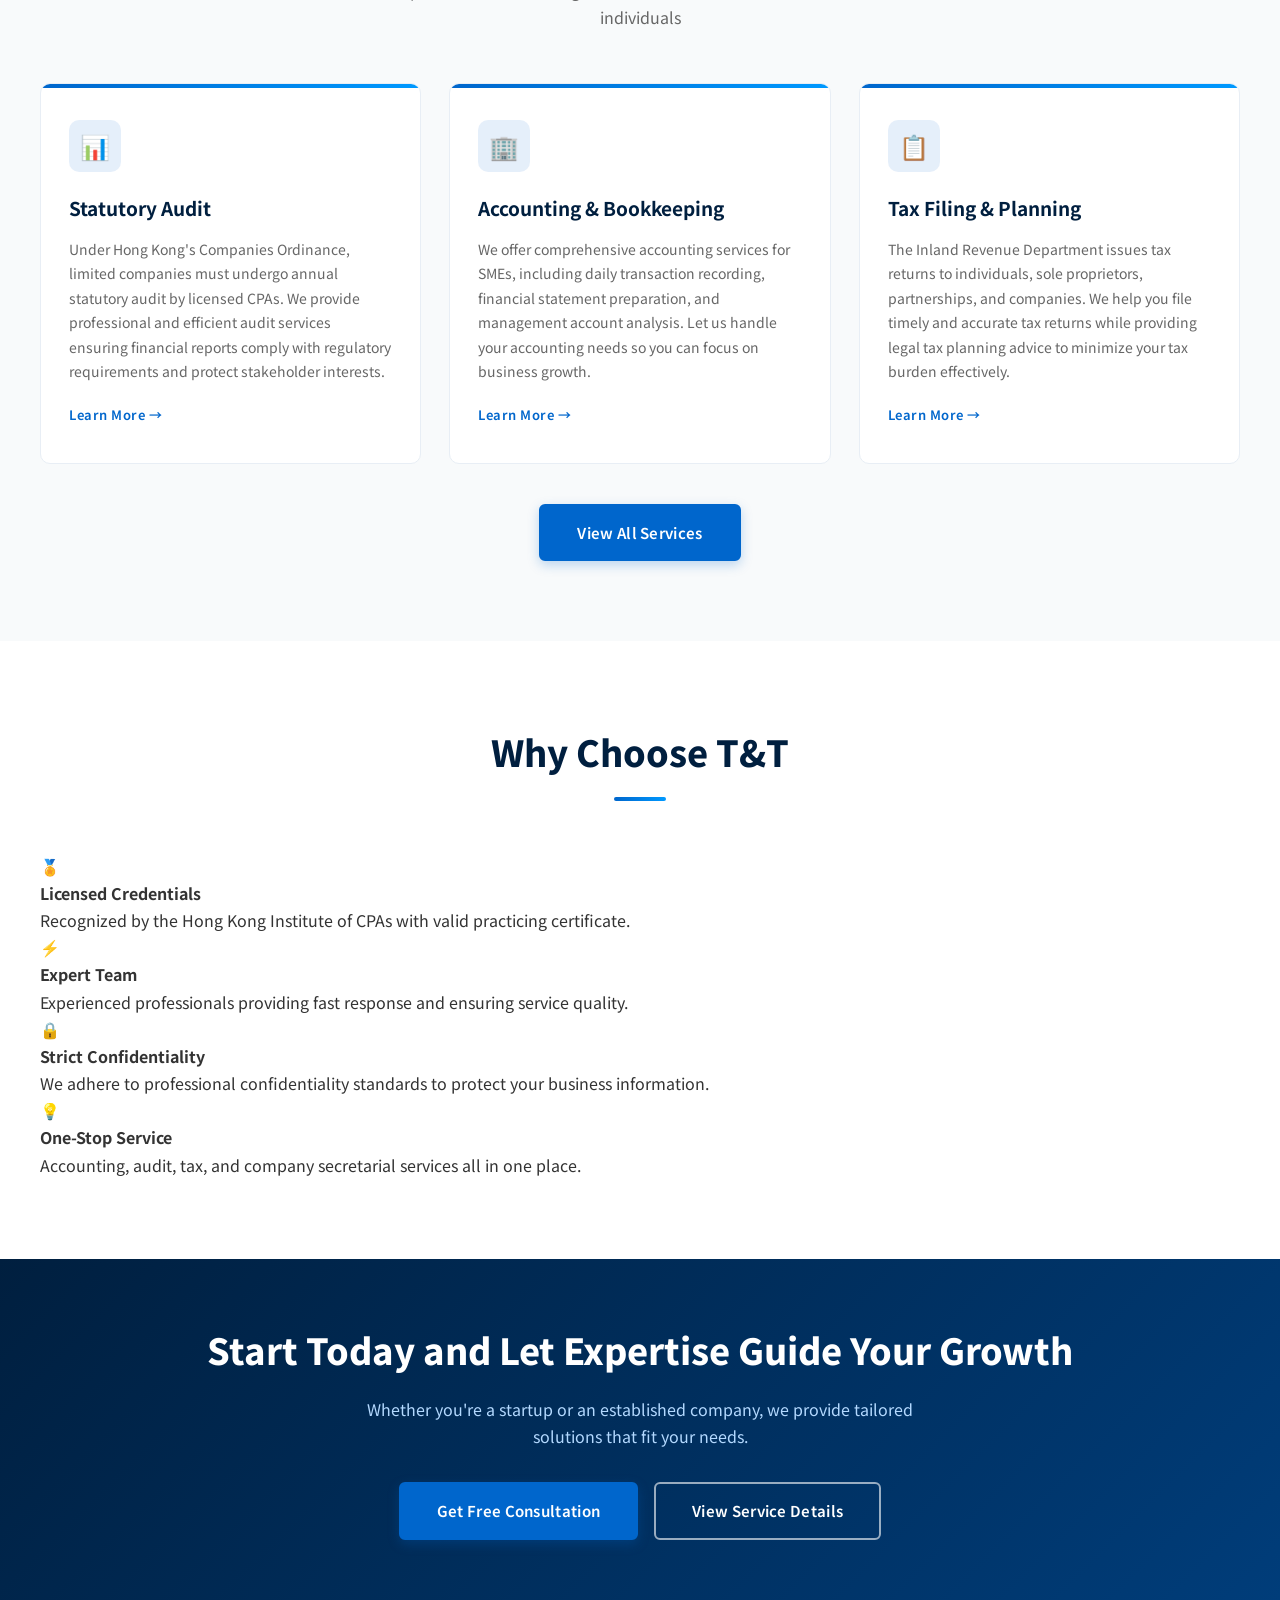
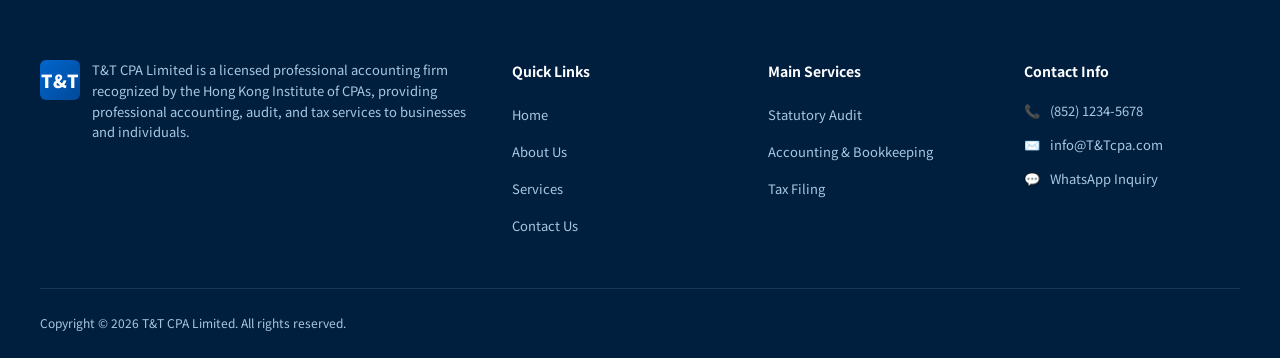
==== commit 19d05e52: "Update index.html" ====
--- a/en/index.html
+++ b/en/index.html
@@ -45,7 +45,7 @@
       <h1>Your Most Trusted<br />Professional Business Partner</h1>
       <p>T&T CPA Limited provides comprehensive accounting, audit, tax, and company secretarial services to help your business grow steadily and comply with regulations.</p>
       <a href="services.html" class="btn btn-primary">Explore Our Services</a>
-      <a href="contact.html" class="btn btn-outline">Get Free Consultation</a>
+      <a href="contact.html" class="btn btn-primary">Get Free Consultation</a>
     </div>
   </section>
 
--- a/assets/css/style.css
+++ b/assets/css/style.css
@@ -196,6 +196,7 @@
 /* ============================================================
    Hero Banner
    ============================================================ */
+
 .hero {
   position: relative;
   min-height: 520px;
@@ -918,18 +919,39 @@
     gap: 20px;
   }
 
+  /* 導航選單：預設隱藏，點擊後顯示 */
   .navbar-nav {
     display: none;
-  }
-
+    position: absolute;
+    top: 64px;
+    left: 0;
+    right: 0;
+    background: #001f3f;
+    flex-direction: column;
+    padding: 20px;
+    gap: 16px;
+    z-index: 100;
+    box-shadow: 0 4px 12px rgba(0,0,0,0.2);
+  }
+
+  .navbar-nav.open {
+    display: flex;
+  }
+
+  /* 漢堡圖示在手機版顯示 */
   .navbar-hamburger {
     display: flex;
   }
 
+  /* 語言切換按鈕：在手機版顯示（原本是隱藏的） */
   .lang-switcher {
-    display: none;
-  }
-
+    display: flex;
+    margin-left: auto;
+    padding-left: 20px;
+    border-left: 1px solid rgba(255,255,255,0.1);
+  }
+
+  /* 以下是你原有的其他響應式規則，請確保全部保留 */
   .about-grid {
     grid-template-columns: 1fr;
     gap: 40px;
@@ -965,21 +987,3 @@
     display: block;
   }
 }
-
-@media (max-width: 480px) {
-  .section {
-    padding: 60px 16px;
-  }
-
-  .section-header {
-    margin-bottom: 40px;
-  }
-
-  .why-choose-us {
-    grid-template-columns: 1fr;
-  }
-
-  .footer-grid {
-    grid-template-columns: 1fr;
-  }
-}
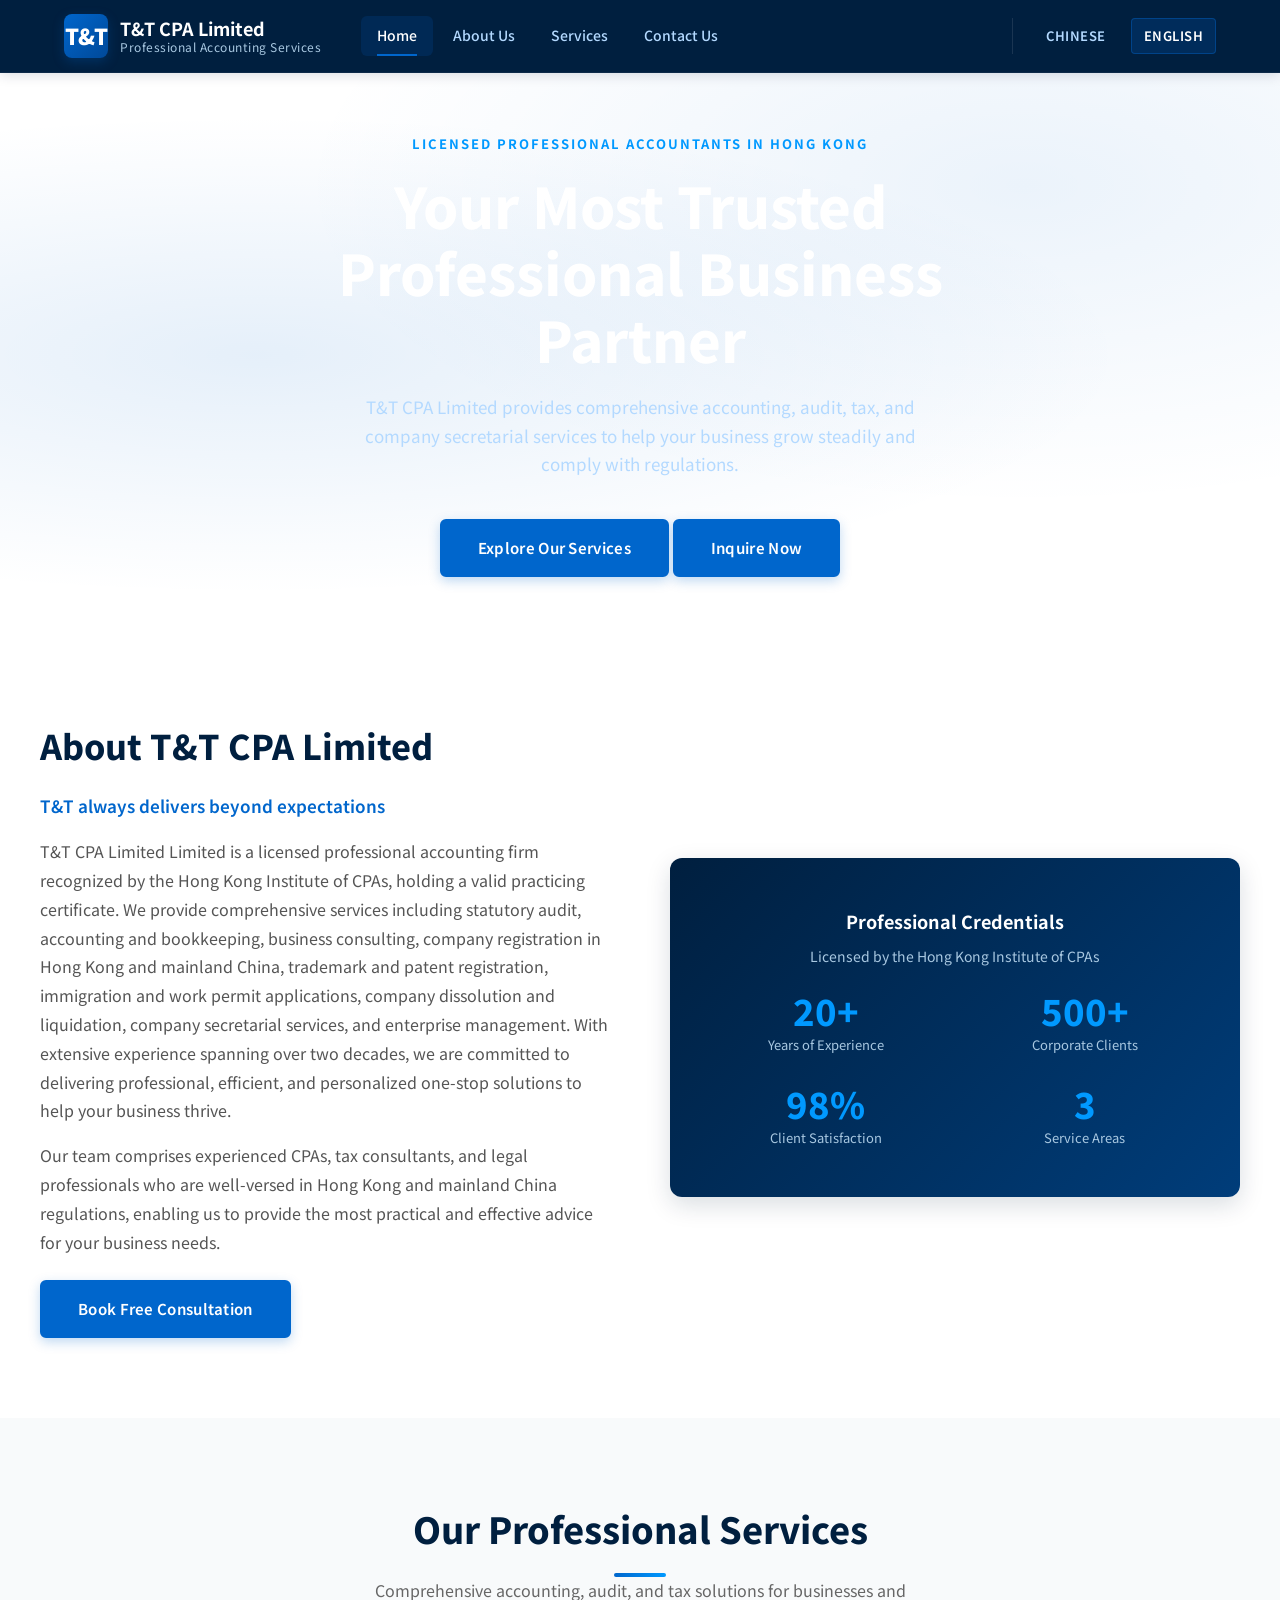
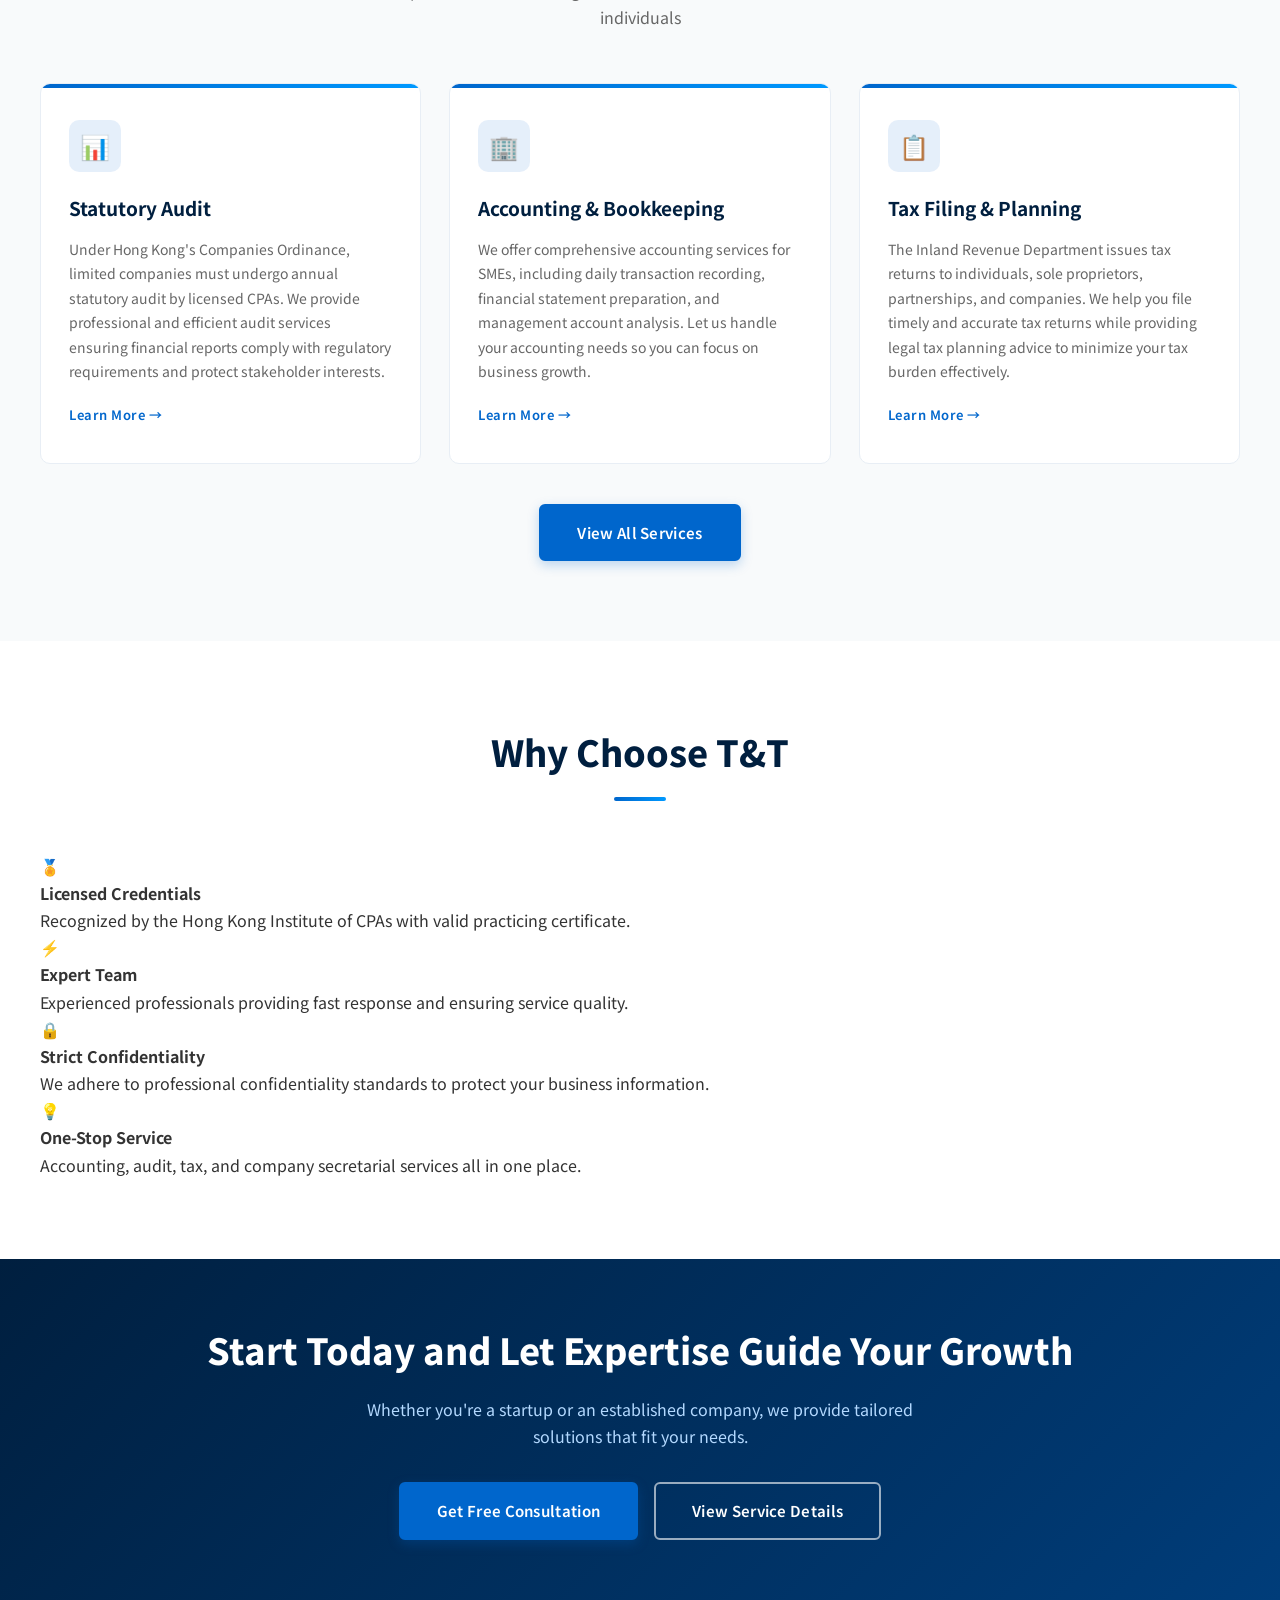
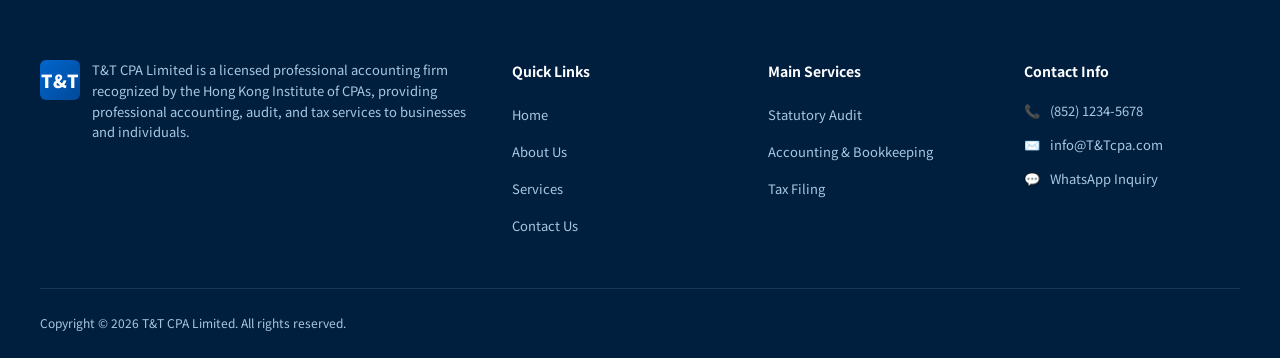
==== commit 4e5c1d80: "Update index.html" ====
--- a/en/index.html
+++ b/en/index.html
@@ -45,7 +45,7 @@
       <h1>Your Most Trusted<br />Professional Business Partner</h1>
       <p>T&T CPA Limited provides comprehensive accounting, audit, tax, and company secretarial services to help your business grow steadily and comply with regulations.</p>
       <a href="services.html" class="btn btn-primary">Explore Our Services</a>
-      <a href="contact.html" class="btn btn-primary">Get Free Consultation</a>
+      <a href="contact.html" class="btn btn-primary">Inquire Now</a>
     </div>
   </section>
 
--- a/assets/css/style.css
+++ b/assets/css/style.css
@@ -917,9 +917,32 @@
   .navbar-inner {
     height: 64px;
     gap: 20px;
-  }
-
-  /* 導航選單：預設隱藏，點擊後顯示 */
+    position: relative;
+  }
+
+  /* 隱藏頂欄原本的語言切換器 */
+  .lang-switcher {
+    display: none !important;
+  }
+
+  /* 顯示漢堡圖示 */
+  .navbar-hamburger {
+    display: flex !important;
+    flex-direction: column;
+    gap: 5px;
+    cursor: pointer;
+    padding: 8px;
+    margin-left: auto;
+    z-index: 101;
+  }
+  .navbar-hamburger span {
+    width: 24px;
+    height: 2px;
+    background: #fff;
+    border-radius: 2px;
+  }
+
+  /* 導航選單預設隱藏 */
   .navbar-nav {
     display: none;
     position: absolute;
@@ -934,53 +957,64 @@
     box-shadow: 0 4px 12px rgba(0,0,0,0.2);
   }
 
+  /* 點擊後顯示 */
   .navbar-nav.open {
     display: flex;
   }
 
-  /* 漢堡圖示在手機版顯示 */
-  .navbar-hamburger {
+  /* 選單內連結樣式 */
+  .navbar-nav a {
+    padding: 12px 16px;
+    font-size: 16px;
+    text-align: center;
+    white-space: normal;
+  }
+  .navbar-nav a::after {
+    display: none;
+  }
+
+  /* 由 JS 動態加入的語言切換器樣式（放在選單底部） */
+  .navbar-nav .lang-switcher-mobile {
     display: flex;
-  }
-
-  /* 語言切換按鈕：在手機版顯示（原本是隱藏的） */
-  .lang-switcher {
-    display: flex;
-    margin-left: auto;
-    padding-left: 20px;
-    border-left: 1px solid rgba(255,255,255,0.1);
-  }
-
-  /* 以下是你原有的其他響應式規則，請確保全部保留 */
+    justify-content: center;
+    gap: 20px;
+    margin-top: 16px;
+    padding-top: 16px;
+    border-top: 1px solid rgba(255,255,255,0.1);
+    list-style: none;
+  }
+  .navbar-nav .lang-switcher-mobile a {
+    padding: 8px 20px;
+    font-size: 14px;
+    background: rgba(255,255,255,0.1);
+    border-radius: 6px;
+    color: #fff;
+  }
+
+  /* 以下保留您原有的其他響應式規則 */
   .about-grid {
     grid-template-columns: 1fr;
     gap: 40px;
   }
-
   .services-grid,
   .services-full-grid {
     grid-template-columns: 1fr;
   }
-
   .why-choose-us {
     grid-template-columns: repeat(2, 1fr);
   }
-
   .contact-grid {
     grid-template-columns: 1fr;
     gap: 40px;
   }
-
   .footer-grid {
     grid-template-columns: 1fr;
     gap: 32px;
   }
-
   .footer-bottom {
     flex-direction: column;
     gap: 12px;
   }
-
   .btn-outline {
     margin-left: 0;
     margin-top: 12px;
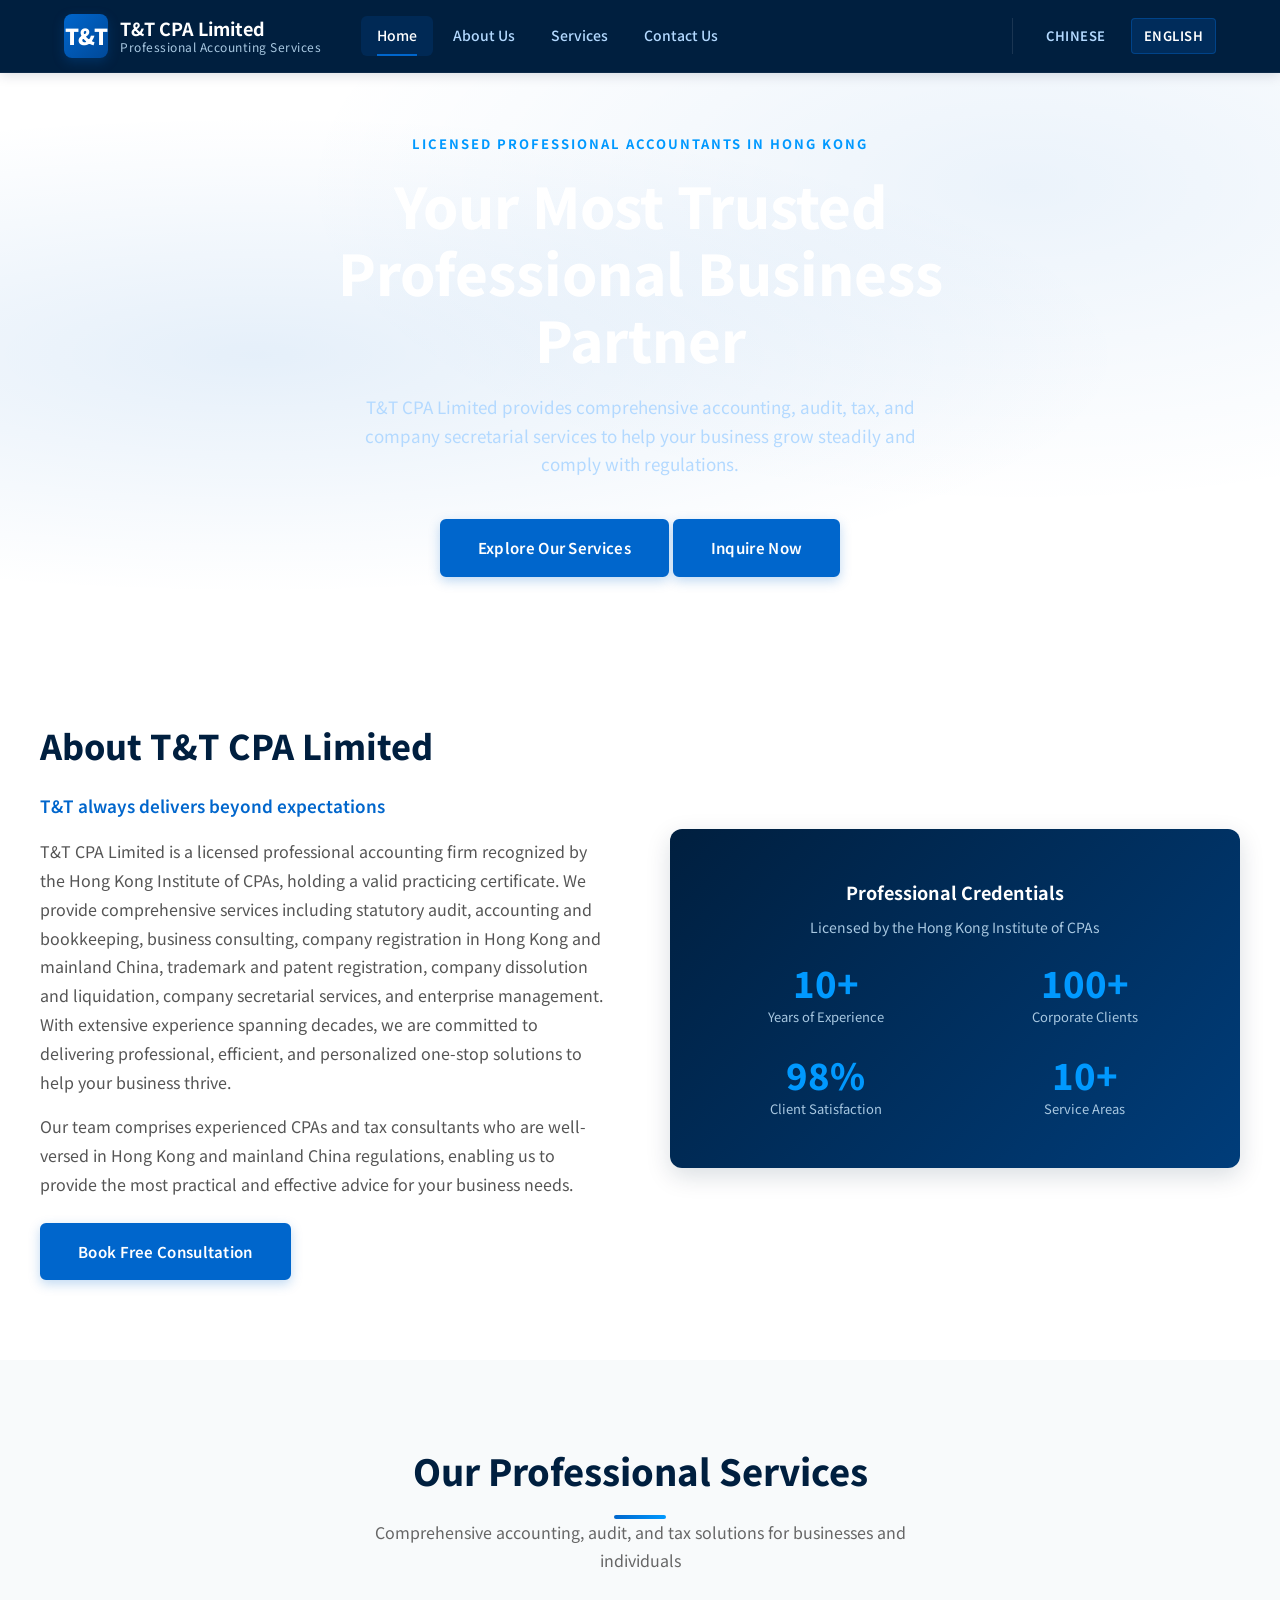
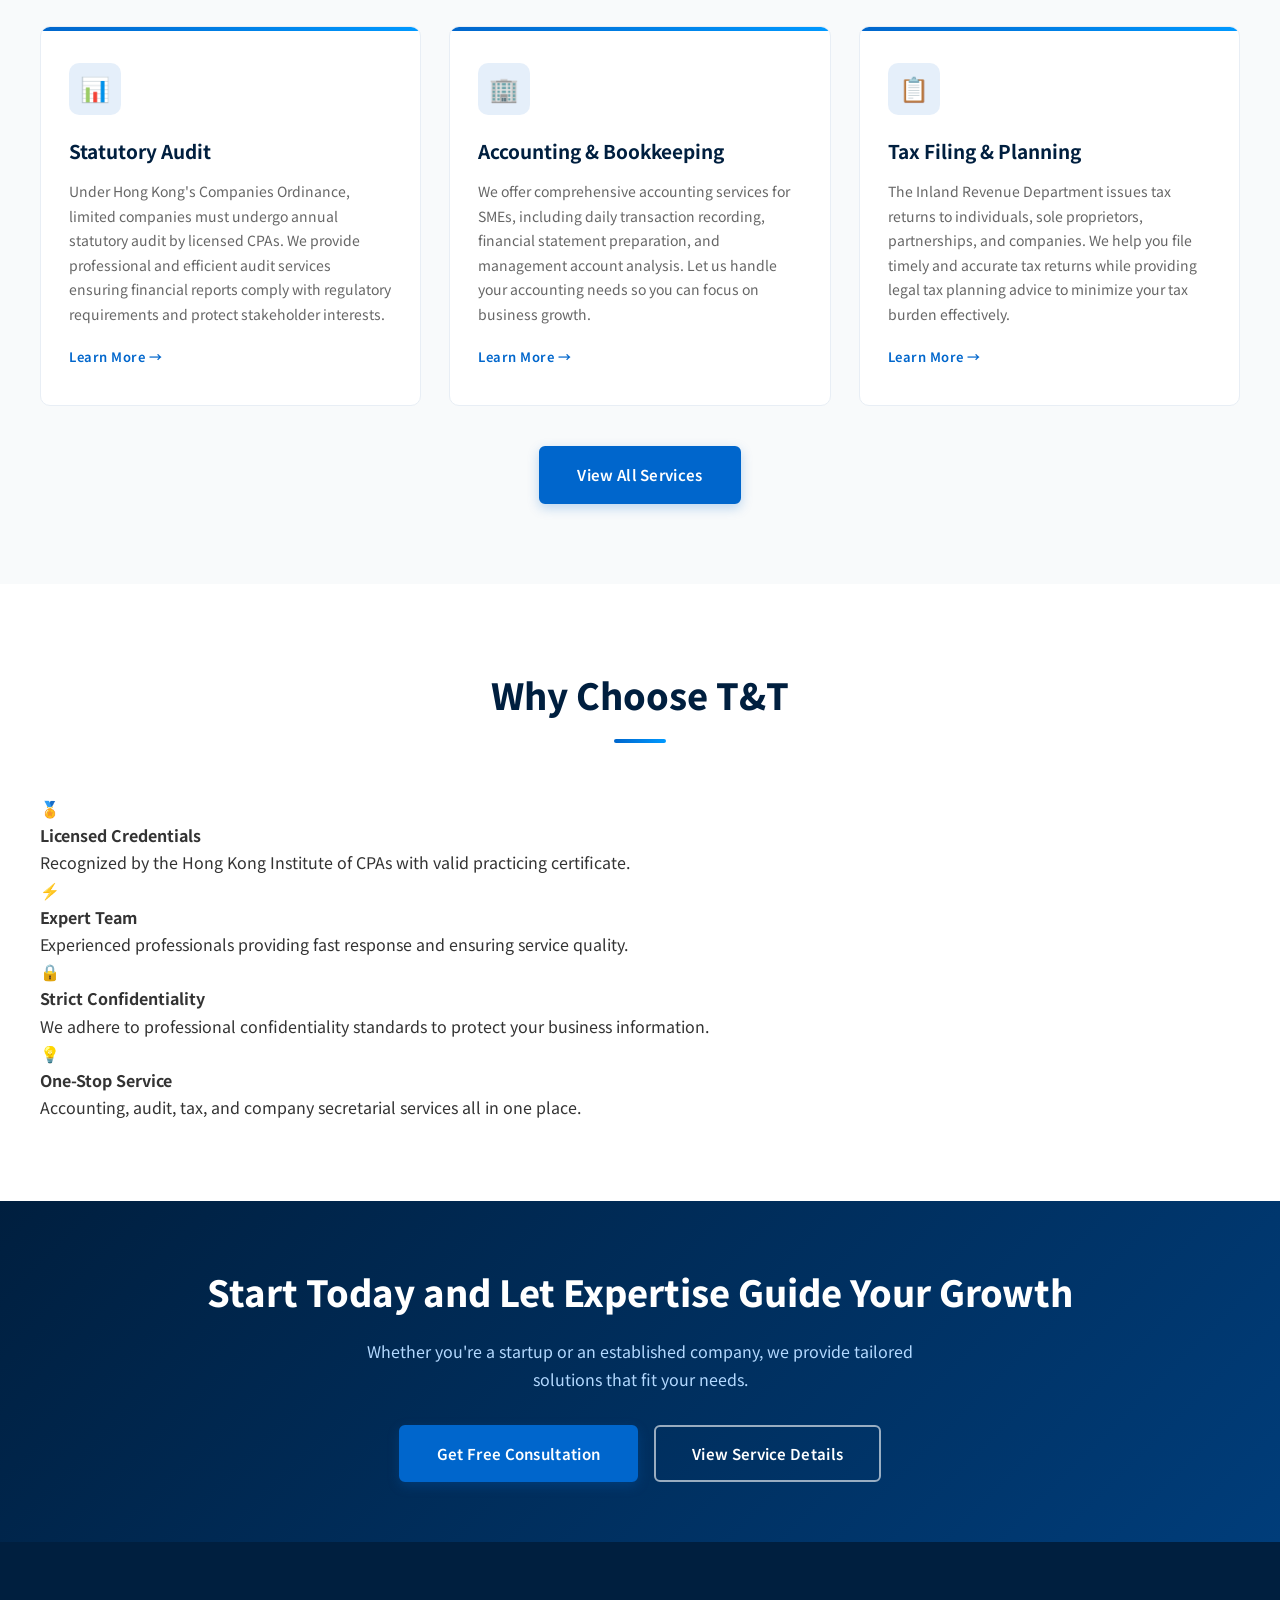
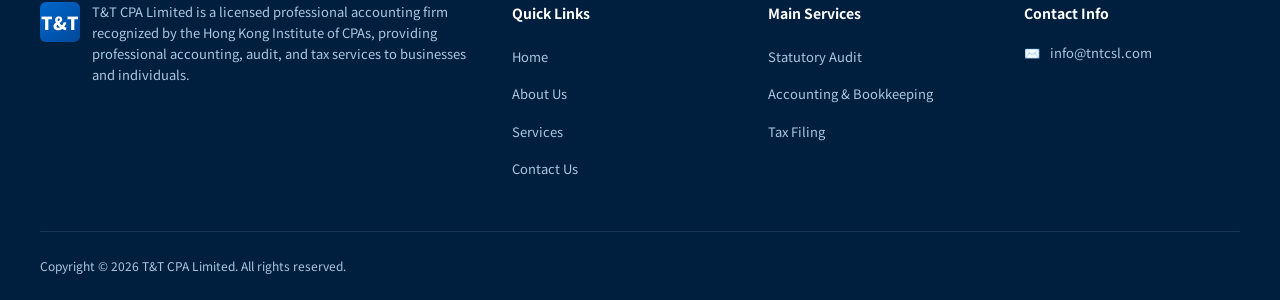
==== commit 73006163: "Update index.html" ====
--- a/en/index.html
+++ b/en/index.html
@@ -56,8 +56,8 @@
         <div class="about-text">
           <h2>About T&T CPA Limited</h2>
           <p class="lead">T&T always delivers beyond expectations</p>
-          <p>T&T CPA Limited Limited is a licensed professional accounting firm recognized by the Hong Kong Institute of CPAs, holding a valid practicing certificate. We provide comprehensive services including statutory audit, accounting and bookkeeping, business consulting, company registration in Hong Kong and mainland China, trademark and patent registration, immigration and work permit applications, company dissolution and liquidation, company secretarial services, and enterprise management. With extensive experience spanning over two decades, we are committed to delivering professional, efficient, and personalized one-stop solutions to help your business thrive.</p>
-          <p>Our team comprises experienced CPAs, tax consultants, and legal professionals who are well-versed in Hong Kong and mainland China regulations, enabling us to provide the most practical and effective advice for your business needs.</p>
+          <p>T&T CPA Limited is a licensed professional accounting firm recognized by the Hong Kong Institute of CPAs, holding a valid practicing certificate. We provide comprehensive services including statutory audit, accounting and bookkeeping, business consulting, company registration in Hong Kong and mainland China, trademark and patent registration, company dissolution and liquidation, company secretarial services, and enterprise management. With extensive experience spanning decades, we are committed to delivering professional, efficient, and personalized one-stop solutions to help your business thrive.</p>
+          <p>Our team comprises experienced CPAs and tax consultants who are well-versed in Hong Kong and mainland China regulations, enabling us to provide the most practical and effective advice for your business needs.</p>
           <a href="contact.html" class="btn btn-primary" style="margin-top:8px;">Book Free Consultation</a>
         </div>
         <div class="about-visual">
@@ -65,11 +65,11 @@
           <p>Licensed by the Hong Kong Institute of CPAs</p>
           <div class="stat-grid">
             <div class="stat-item">
-              <div class="stat-num">20+</div>
+              <div class="stat-num">10+</div>
               <div class="stat-label">Years of Experience</div>
             </div>
             <div class="stat-item">
-              <div class="stat-num">500+</div>
+              <div class="stat-num">100+</div>
               <div class="stat-label">Corporate Clients</div>
             </div>
             <div class="stat-item">
@@ -77,7 +77,7 @@
               <div class="stat-label">Client Satisfaction</div>
             </div>
             <div class="stat-item">
-              <div class="stat-num">3</div>
+              <div class="stat-num">10+</div>
               <div class="stat-label">Service Areas</div>
             </div>
           </div>
@@ -189,16 +189,8 @@
       <div class="footer-col">
         <h4>Contact Info</h4>
         <div class="footer-contact-item">
-          <span class="icon">📞</span>
-          <a href="tel:+85212345678">(852) 1234-5678</a>
-        </div>
-        <div class="footer-contact-item">
           <span class="icon">✉️</span>
-          <a href="mailto:info@T&Tcpa.com">info@T&Tcpa.com</a>
-        </div>
-        <div class="footer-contact-item">
-          <span class="icon">💬</span>
-          <a href="https://wa.me/85212345678" target="_blank" rel="noopener">WhatsApp Inquiry</a>
+          <a href="mailto:info@tntcsl.com">info@tntcsl.com</a>
         </div>
       </div>
     </div>
--- a/assets/css/style.css
+++ b/assets/css/style.css
@@ -920,12 +920,12 @@
     position: relative;
   }
 
-  /* 隱藏頂欄原本的語言切換器 */
+  /* Hide top language switcher on mobile */
   .lang-switcher {
     display: none !important;
   }
 
-  /* 顯示漢堡圖示 */
+  /* Show hamburger icon */
   .navbar-hamburger {
     display: flex !important;
     flex-direction: column;
@@ -942,7 +942,7 @@
     border-radius: 2px;
   }
 
-  /* 導航選單預設隱藏 */
+  /* Hidden navigation menu */
   .navbar-nav {
     display: none;
     position: absolute;
@@ -956,13 +956,9 @@
     z-index: 100;
     box-shadow: 0 4px 12px rgba(0,0,0,0.2);
   }
-
-  /* 點擊後顯示 */
   .navbar-nav.open {
     display: flex;
   }
-
-  /* 選單內連結樣式 */
   .navbar-nav a {
     padding: 12px 16px;
     font-size: 16px;
@@ -973,7 +969,7 @@
     display: none;
   }
 
-  /* 由 JS 動態加入的語言切換器樣式（放在選單底部） */
+  /* Mobile language switcher inside menu (added by JS) */
   .navbar-nav .lang-switcher-mobile {
     display: flex;
     justify-content: center;
@@ -991,7 +987,24 @@
     color: #fff;
   }
 
-  /* 以下保留您原有的其他響應式規則 */
+  /* ===== NEW FOOTER RULES FOR MOBILE ===== */
+  /* Hide the three footer columns (Quick Links, Main Services, Contact Info) */
+  .footer-grid .footer-col {
+    display: none;
+  }
+  /* Keep the brand/description column */
+  .footer-grid .footer-brand {
+    display: flex;   /* or block, as originally */
+    margin-bottom: 20px;
+  }
+  /* Ensure copyright line stays visible and properly spaced */
+  .footer-bottom {
+    margin-top: 20px;
+    flex-direction: column;
+    gap: 12px;
+  }
+
+  /* All your existing responsive rules below remain unchanged */
   .about-grid {
     grid-template-columns: 1fr;
     gap: 40px;
@@ -1008,12 +1021,10 @@
     gap: 40px;
   }
   .footer-grid {
+    /* Keep grid but we've hidden .footer-col, .footer-brand remains */
+    display: grid;
     grid-template-columns: 1fr;
     gap: 32px;
-  }
-  .footer-bottom {
-    flex-direction: column;
-    gap: 12px;
   }
   .btn-outline {
     margin-left: 0;
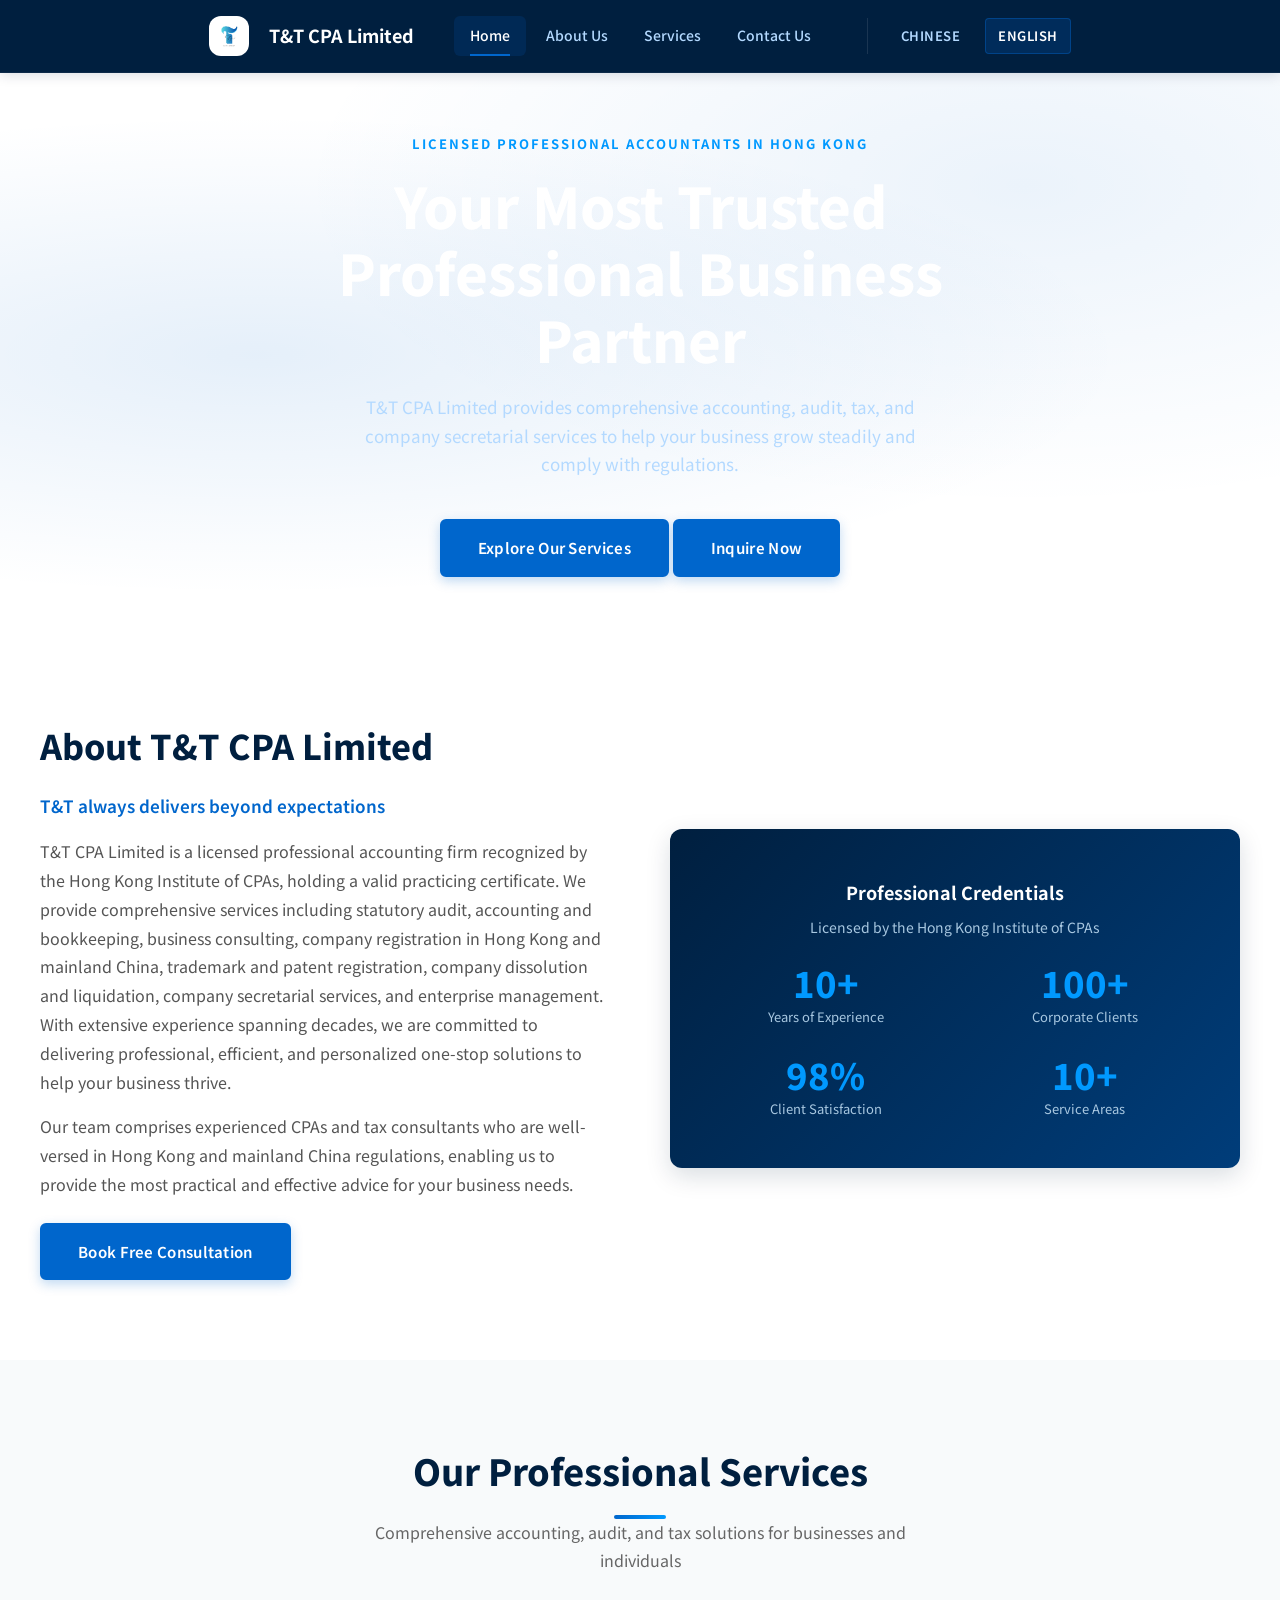
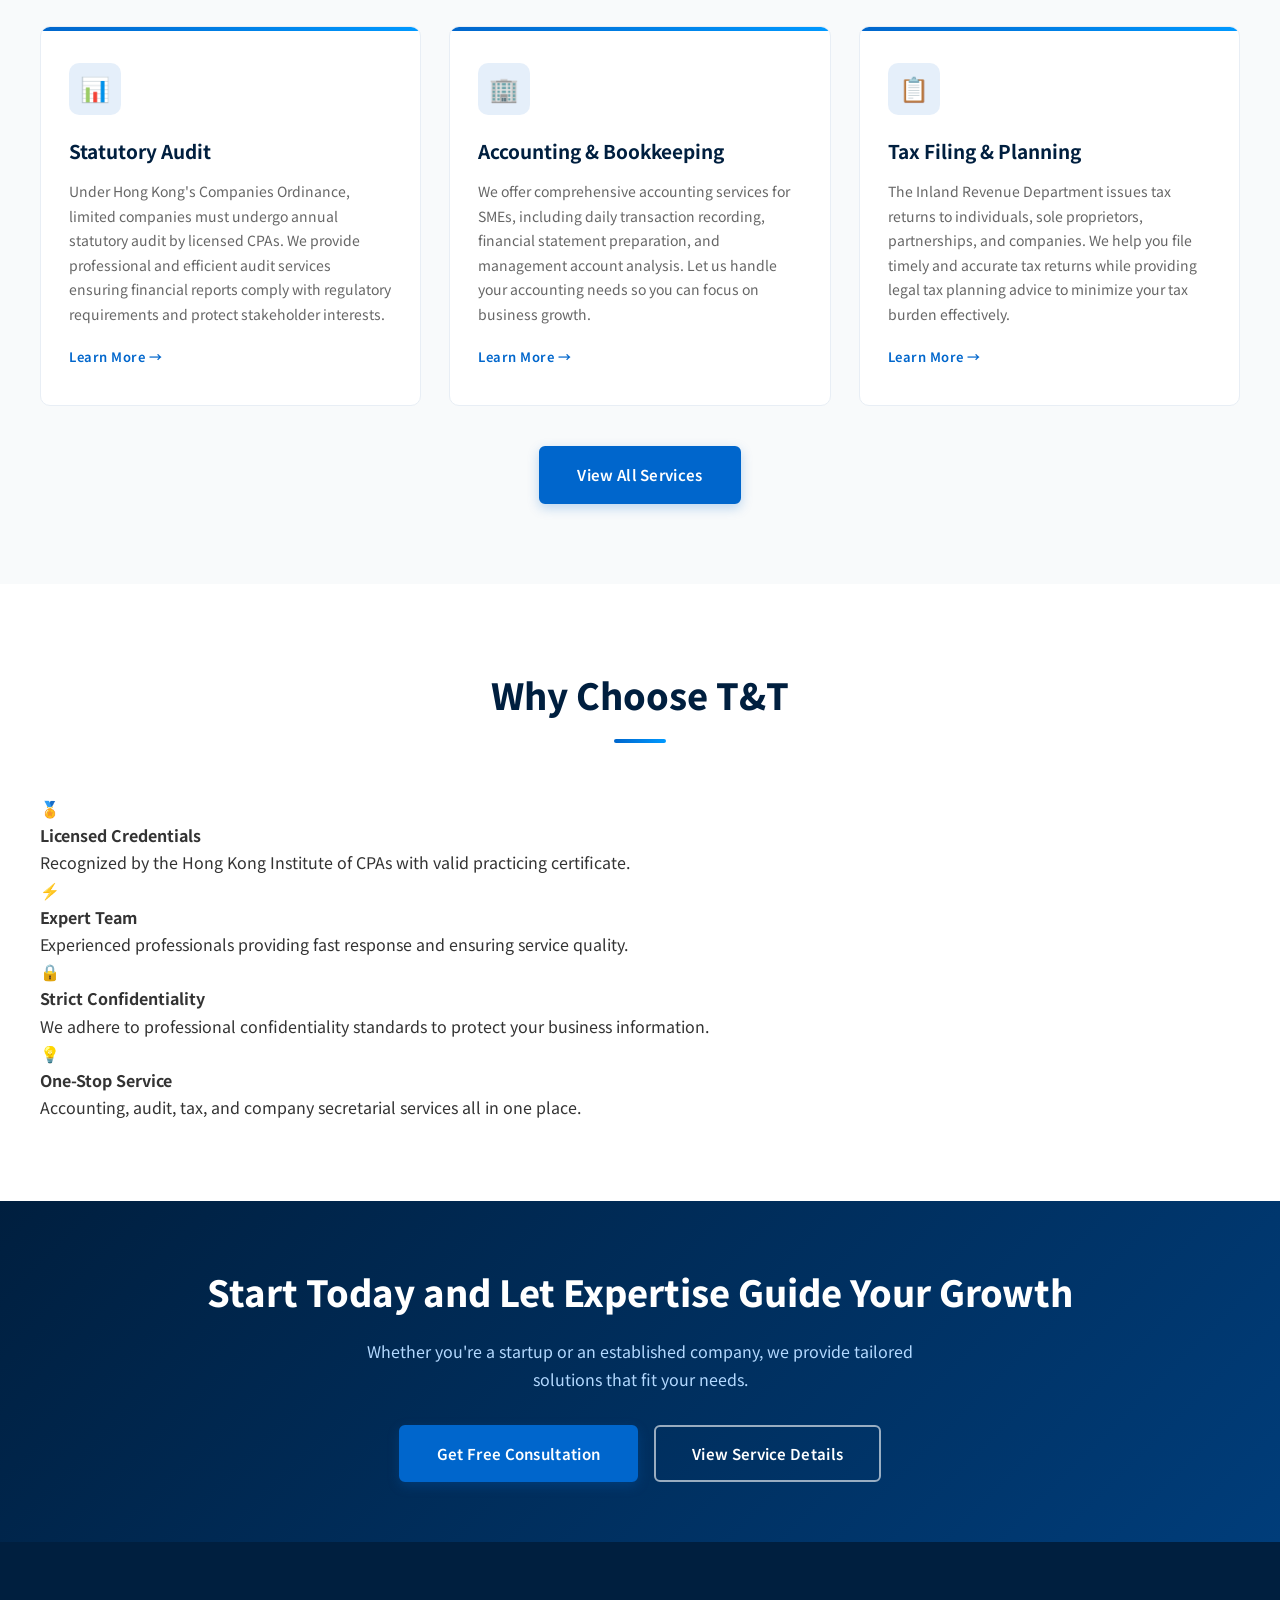
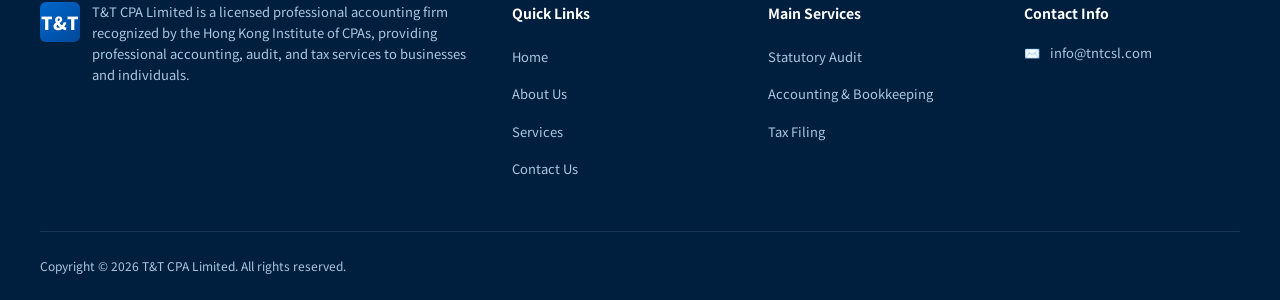
==== commit 64120798: "Update index.html" ====
--- a/en/index.html
+++ b/en/index.html
@@ -15,13 +15,11 @@
   <!-- ===== NAVBAR ===== -->
   <nav class="navbar">
     <div class="navbar-inner">
-      <a href="index.html" class="navbar-brand">
-        <div class="brand-icon">T&T</div>
-        <div class="brand-name">
-          T&T CPA Limited
-          <span>Professional Accounting Services</span>
-        </div>
-      </a>
+      <div class="navbar-inner">
+    <a href="index.html" class="navbar-brand">
+  <img src="../assets/WhatsApp%20Image%202026-04-16%20at%2016.07.40%20(1).png" alt="T&T CPA Logo" class="brand-icon-img" style="height:40px; width:auto; vertical-align:middle; margin-right:8px; border-radius:12px;">
+  <div class="brand-name">T&T CPA Limited</div>
+</a>
       <ul class="navbar-nav">
         <li><a href="index.html">Home</a></li>
         <li><a href="about.html">About Us</a></li>
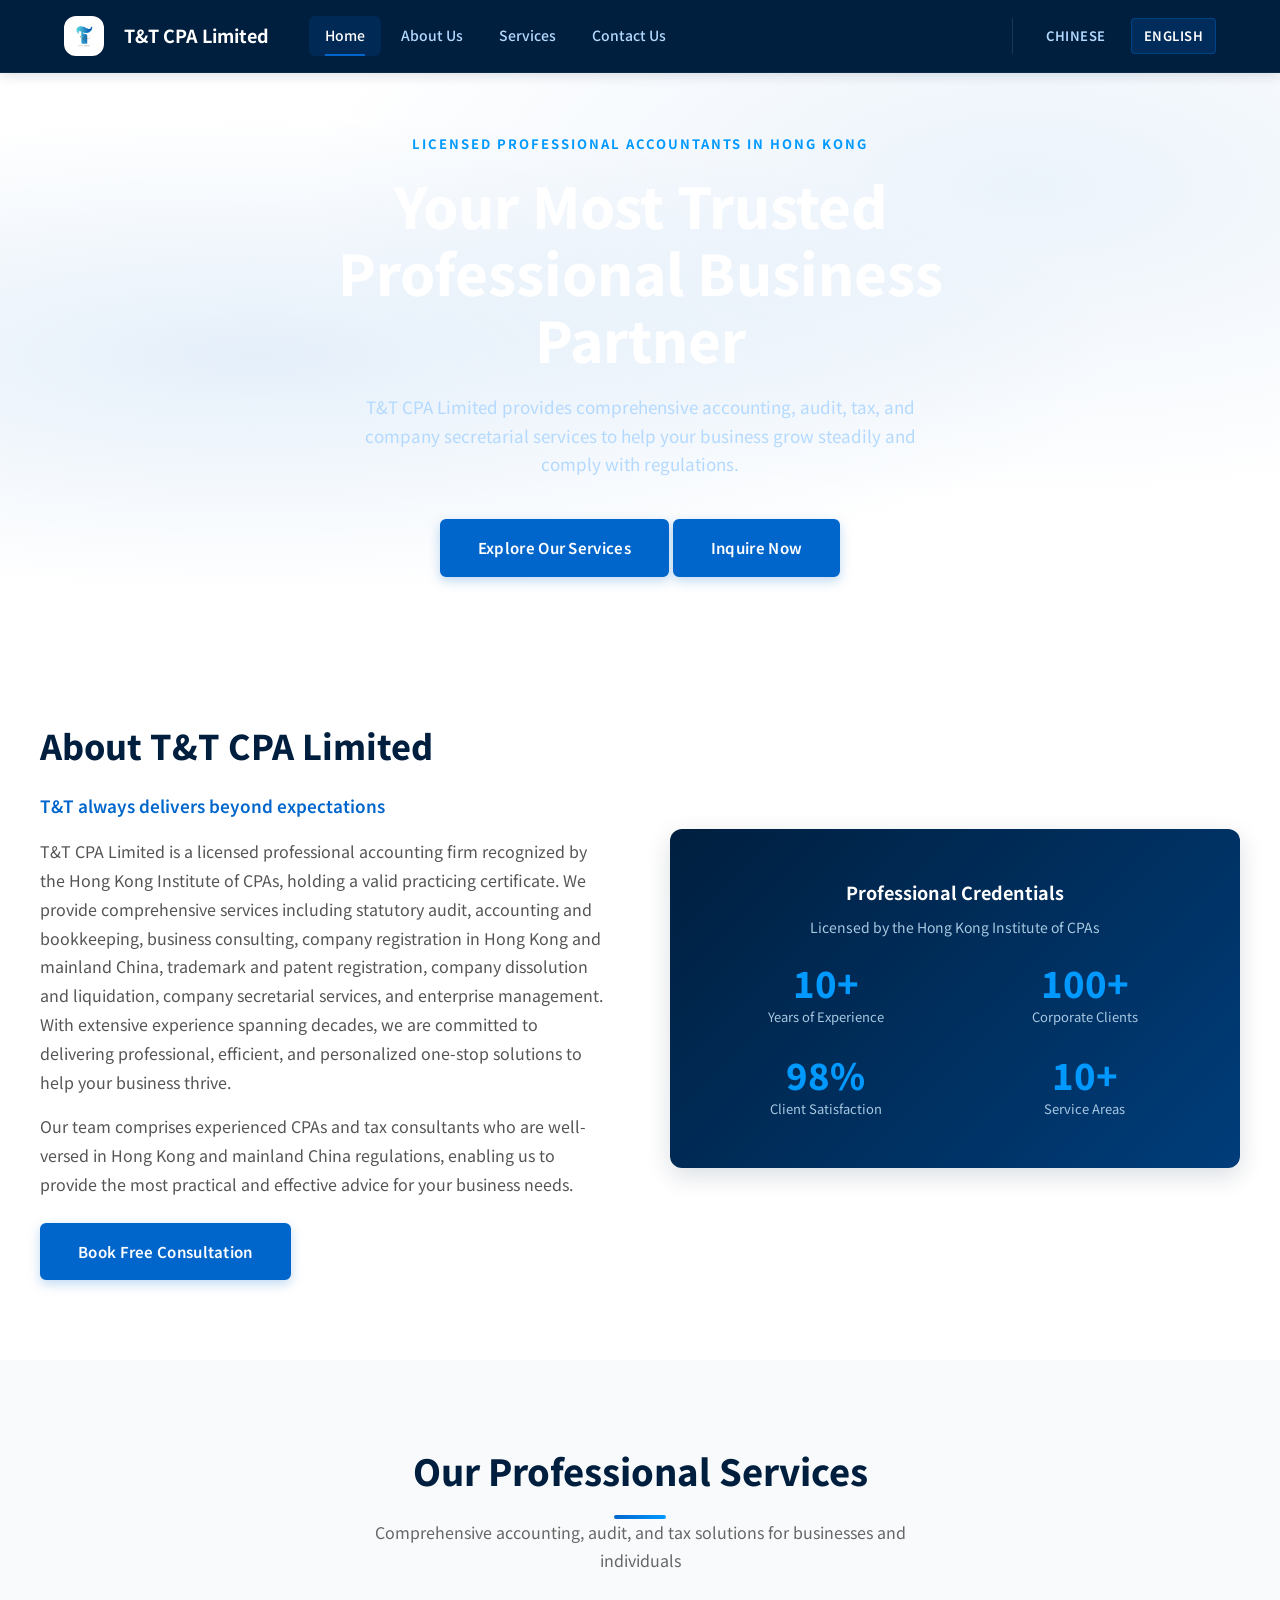
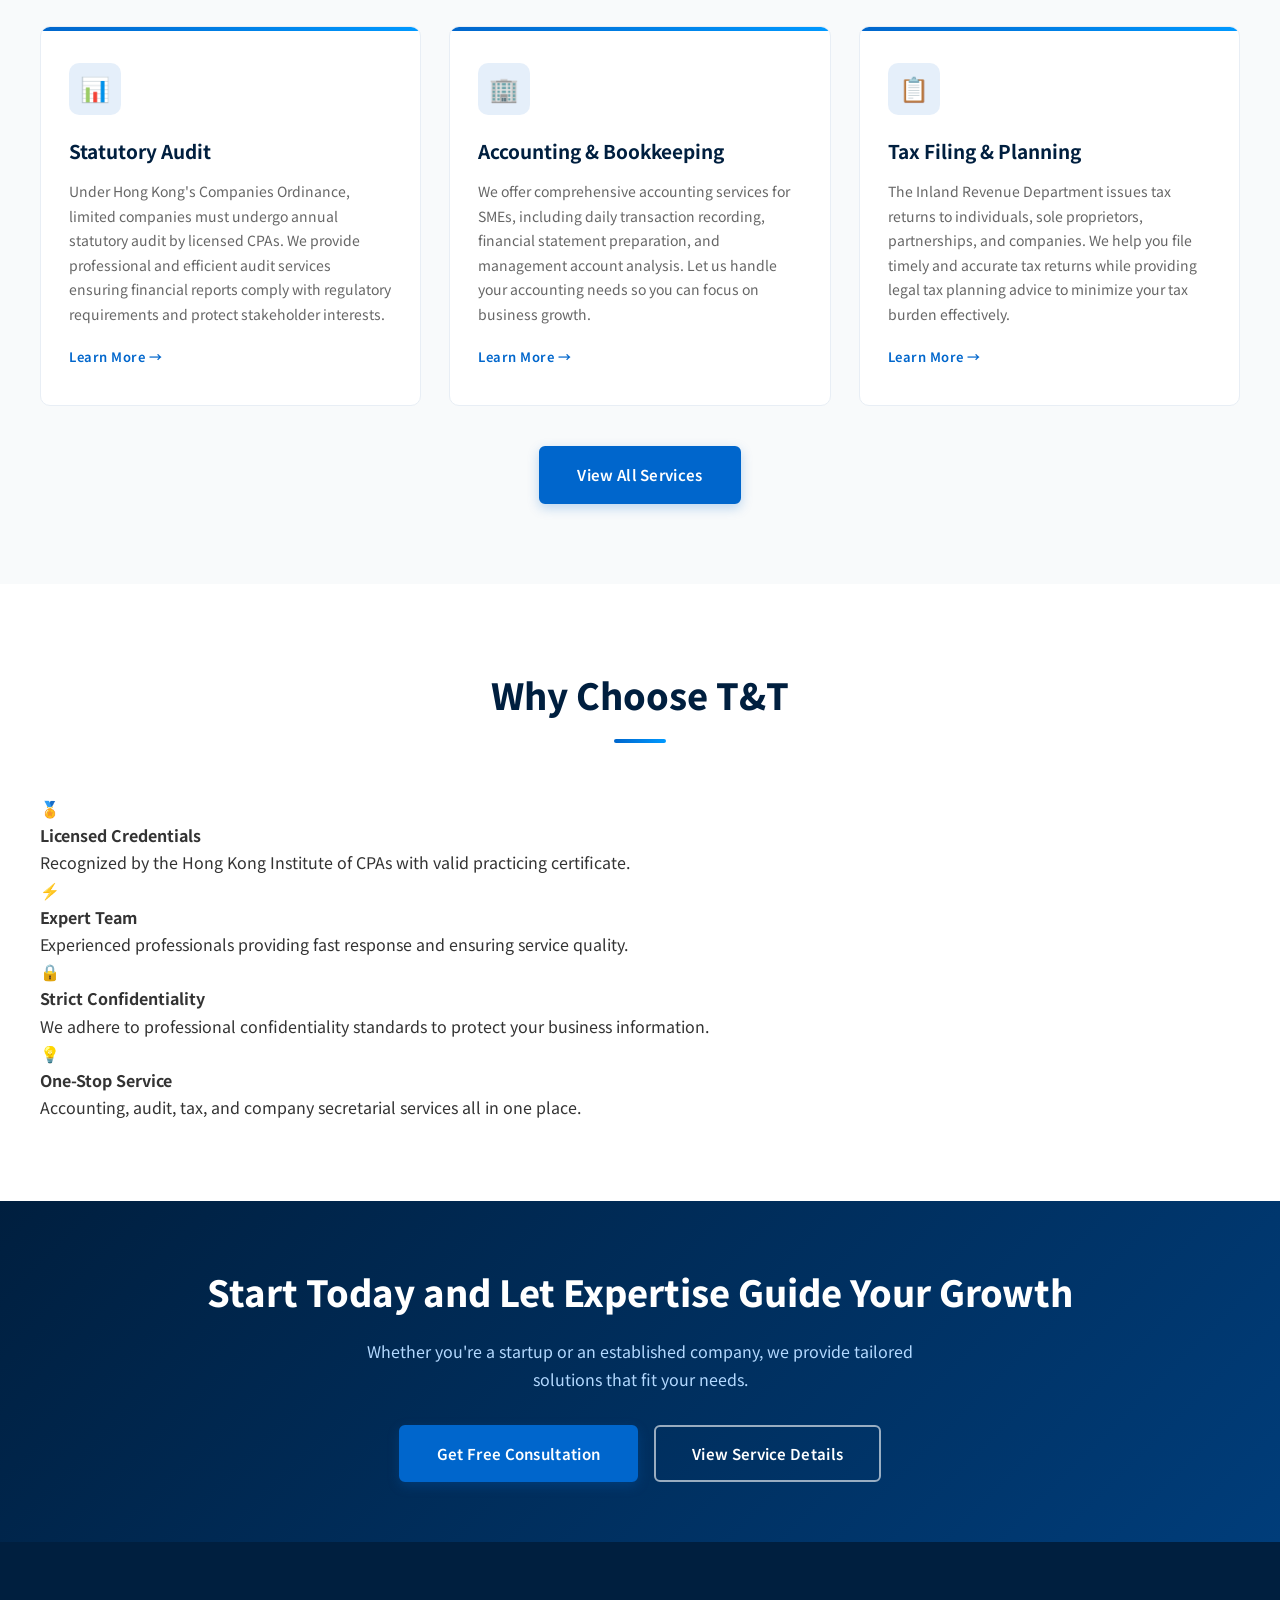
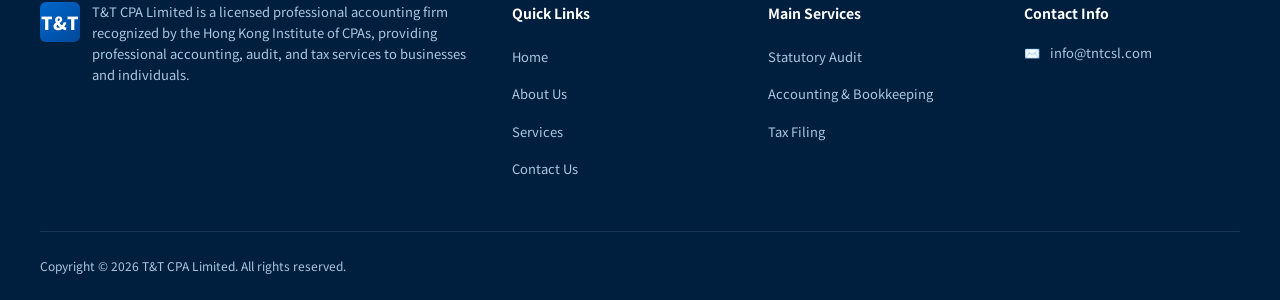
==== commit d03f9c64: "Update index.html" ====
--- a/en/index.html
+++ b/en/index.html
@@ -15,7 +15,6 @@
   <!-- ===== NAVBAR ===== -->
   <nav class="navbar">
     <div class="navbar-inner">
-      <div class="navbar-inner">
     <a href="index.html" class="navbar-brand">
   <img src="../assets/WhatsApp%20Image%202026-04-16%20at%2016.07.40%20(1).png" alt="T&T CPA Logo" class="brand-icon-img" style="height:40px; width:auto; vertical-align:middle; margin-right:8px; border-radius:12px;">
   <div class="brand-name">T&T CPA Limited</div>
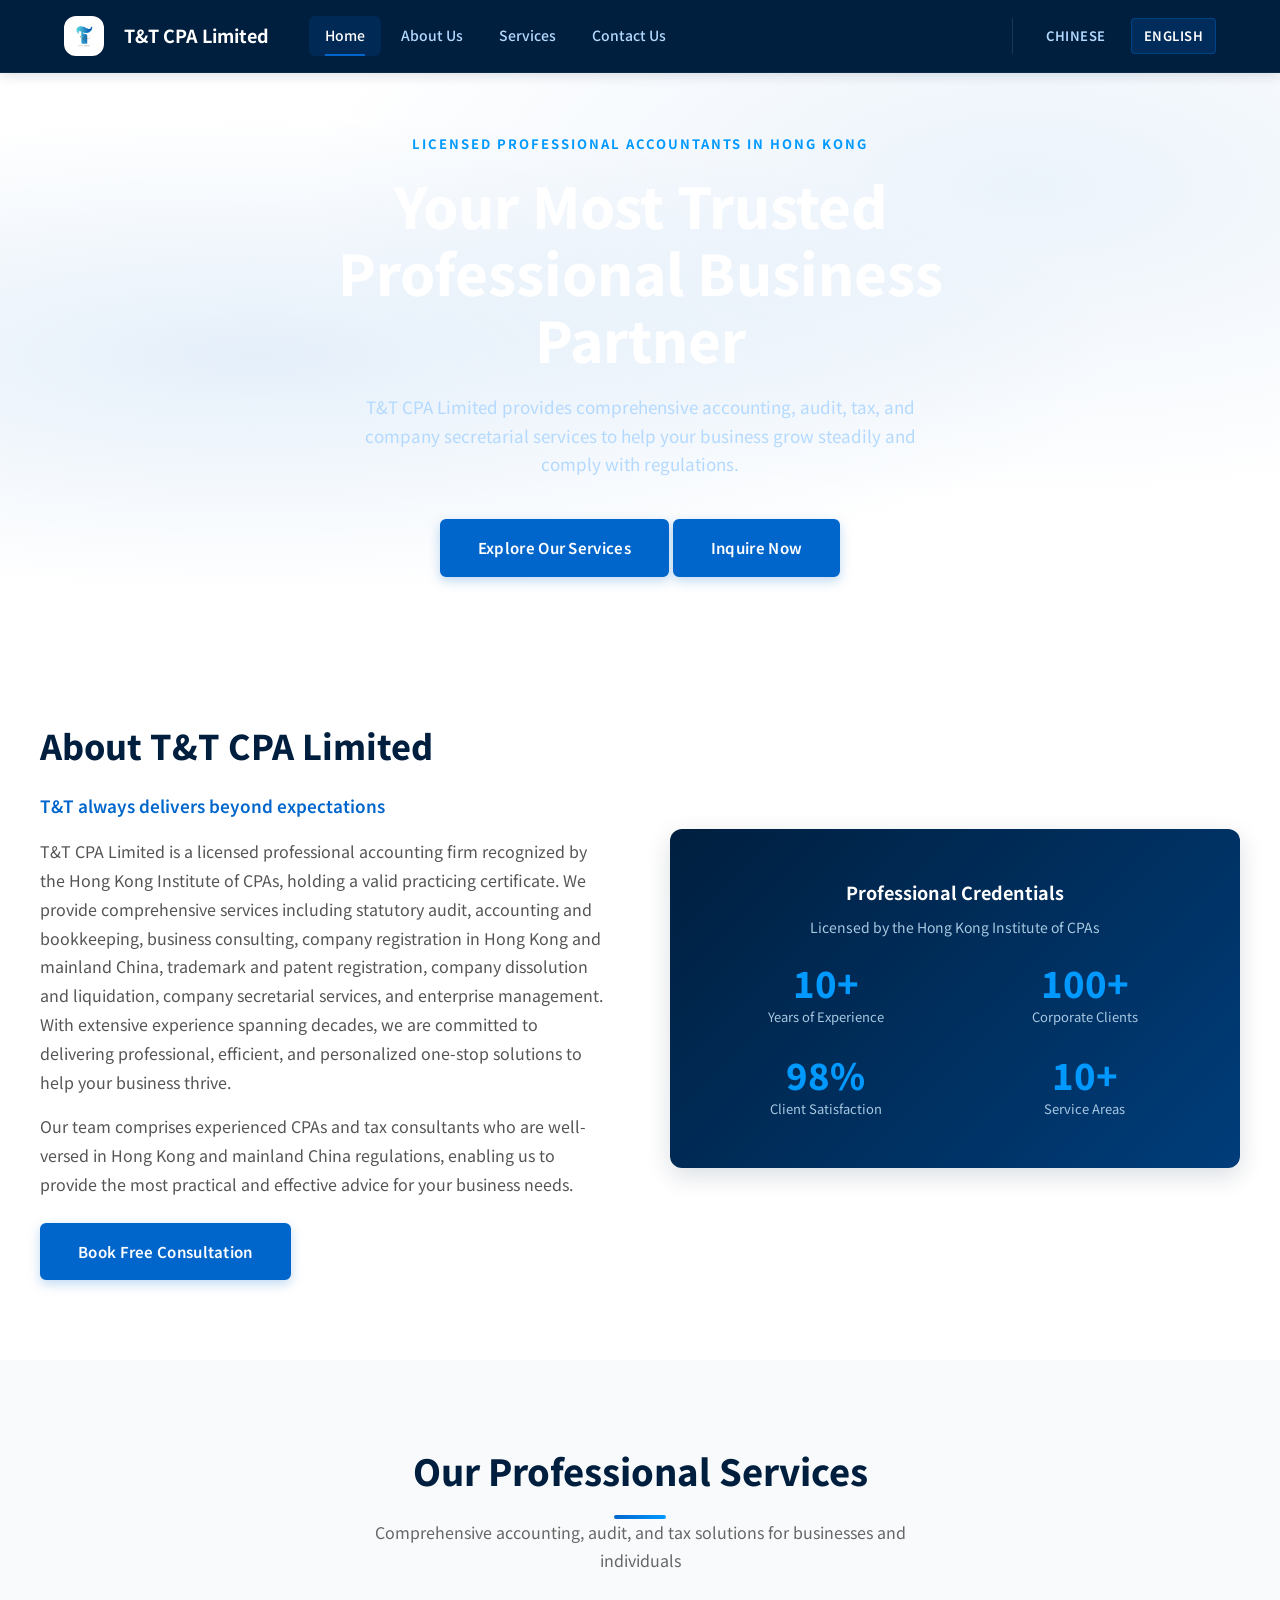
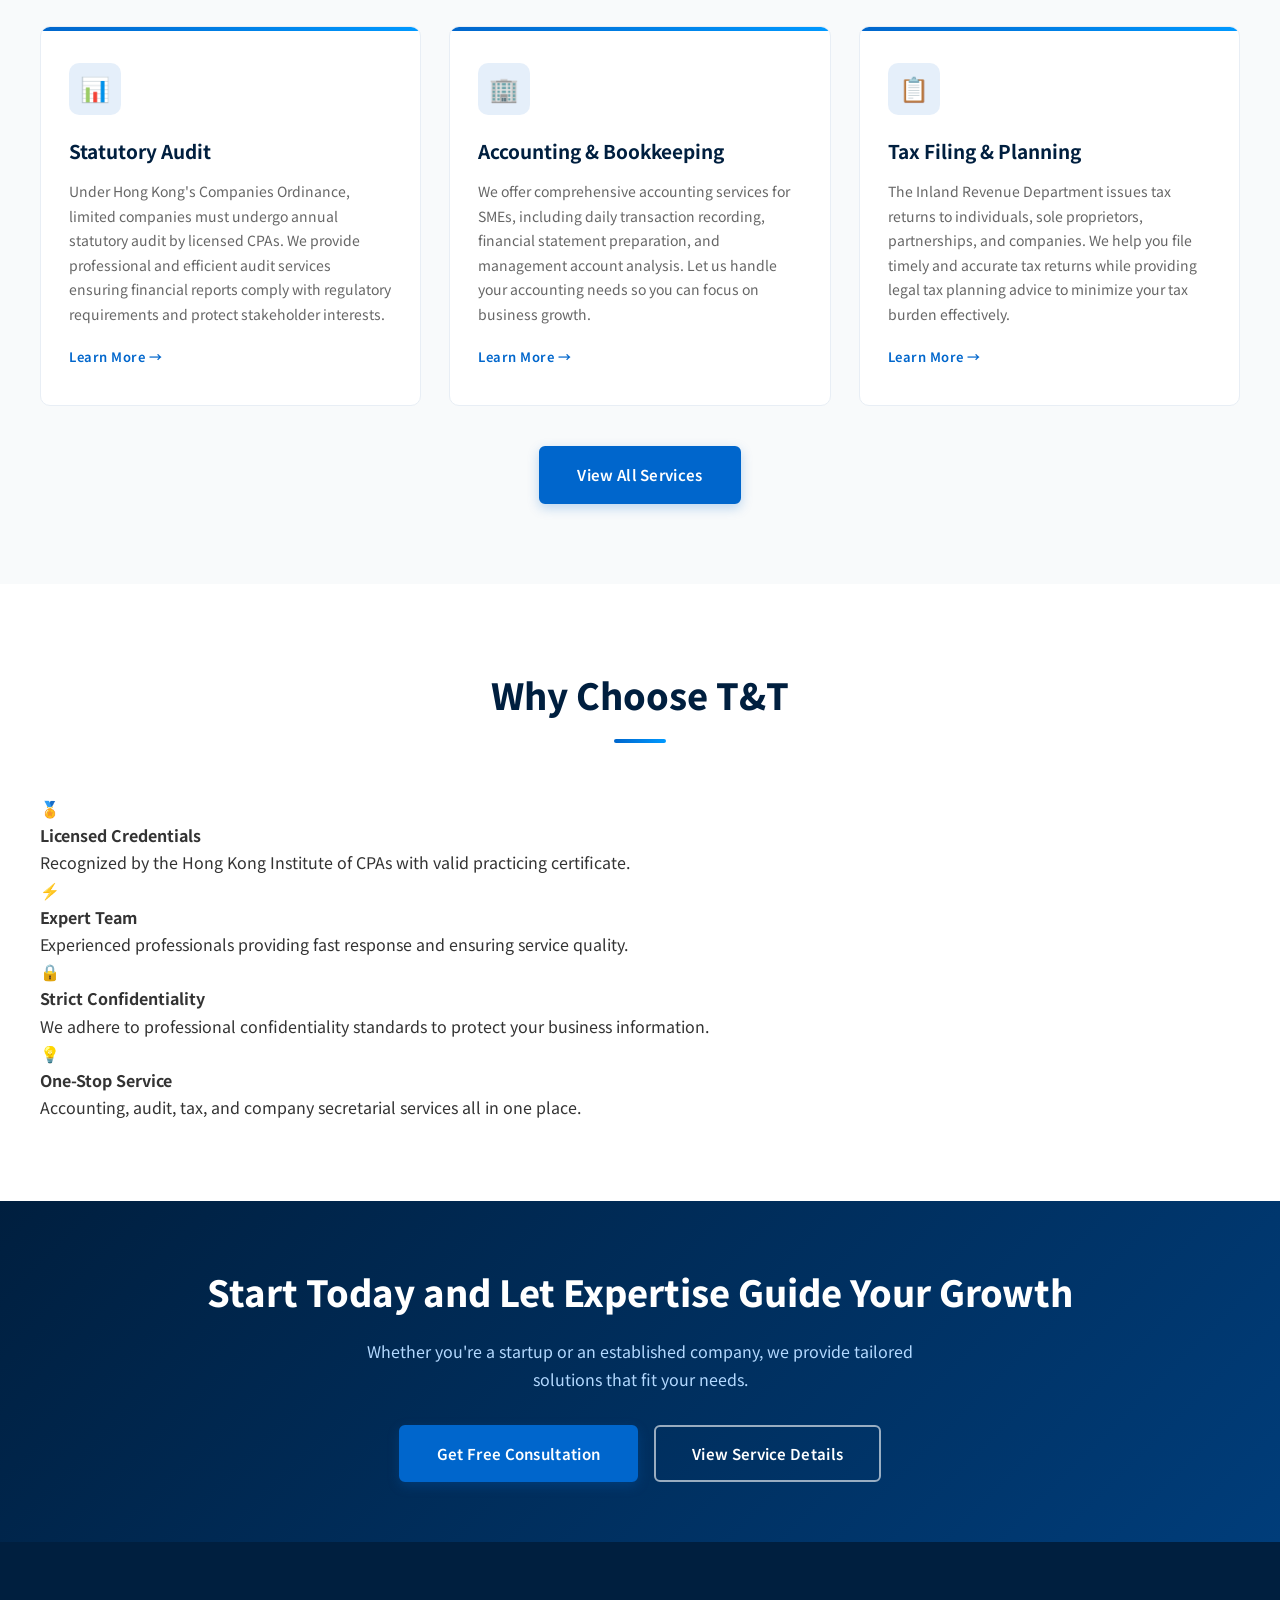
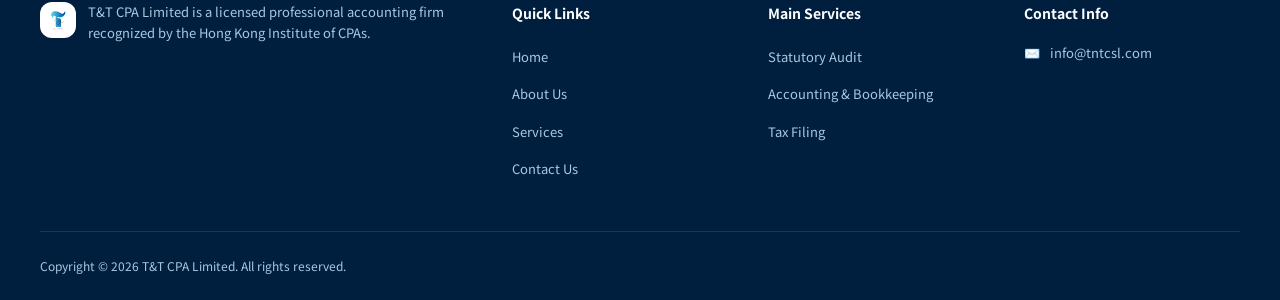
==== commit 56126a37: "Update index.html" ====
--- a/en/index.html
+++ b/en/index.html
@@ -163,9 +163,9 @@
   <footer class="footer">
     <div class="footer-grid">
       <div class="footer-brand">
-        <div class="brand-icon">T&T</div>
-        <p>T&T CPA Limited is a licensed professional accounting firm recognized by the Hong Kong Institute of CPAs, providing professional accounting, audit, and tax services to businesses and individuals.</p>
-      </div>
+  <img src="../assets/WhatsApp%20Image%202026-04-16%20at%2016.07.40%20(1).png" alt="T&T CPA Logo" style="height:36px; width:auto; border-radius:12px; margin-bottom:12px;">
+  <p>T&T CPA Limited is a licensed professional accounting firm recognized by the Hong Kong Institute of CPAs.</p>
+</div>
       <div class="footer-col">
         <h4>Quick Links</h4>
         <ul>
